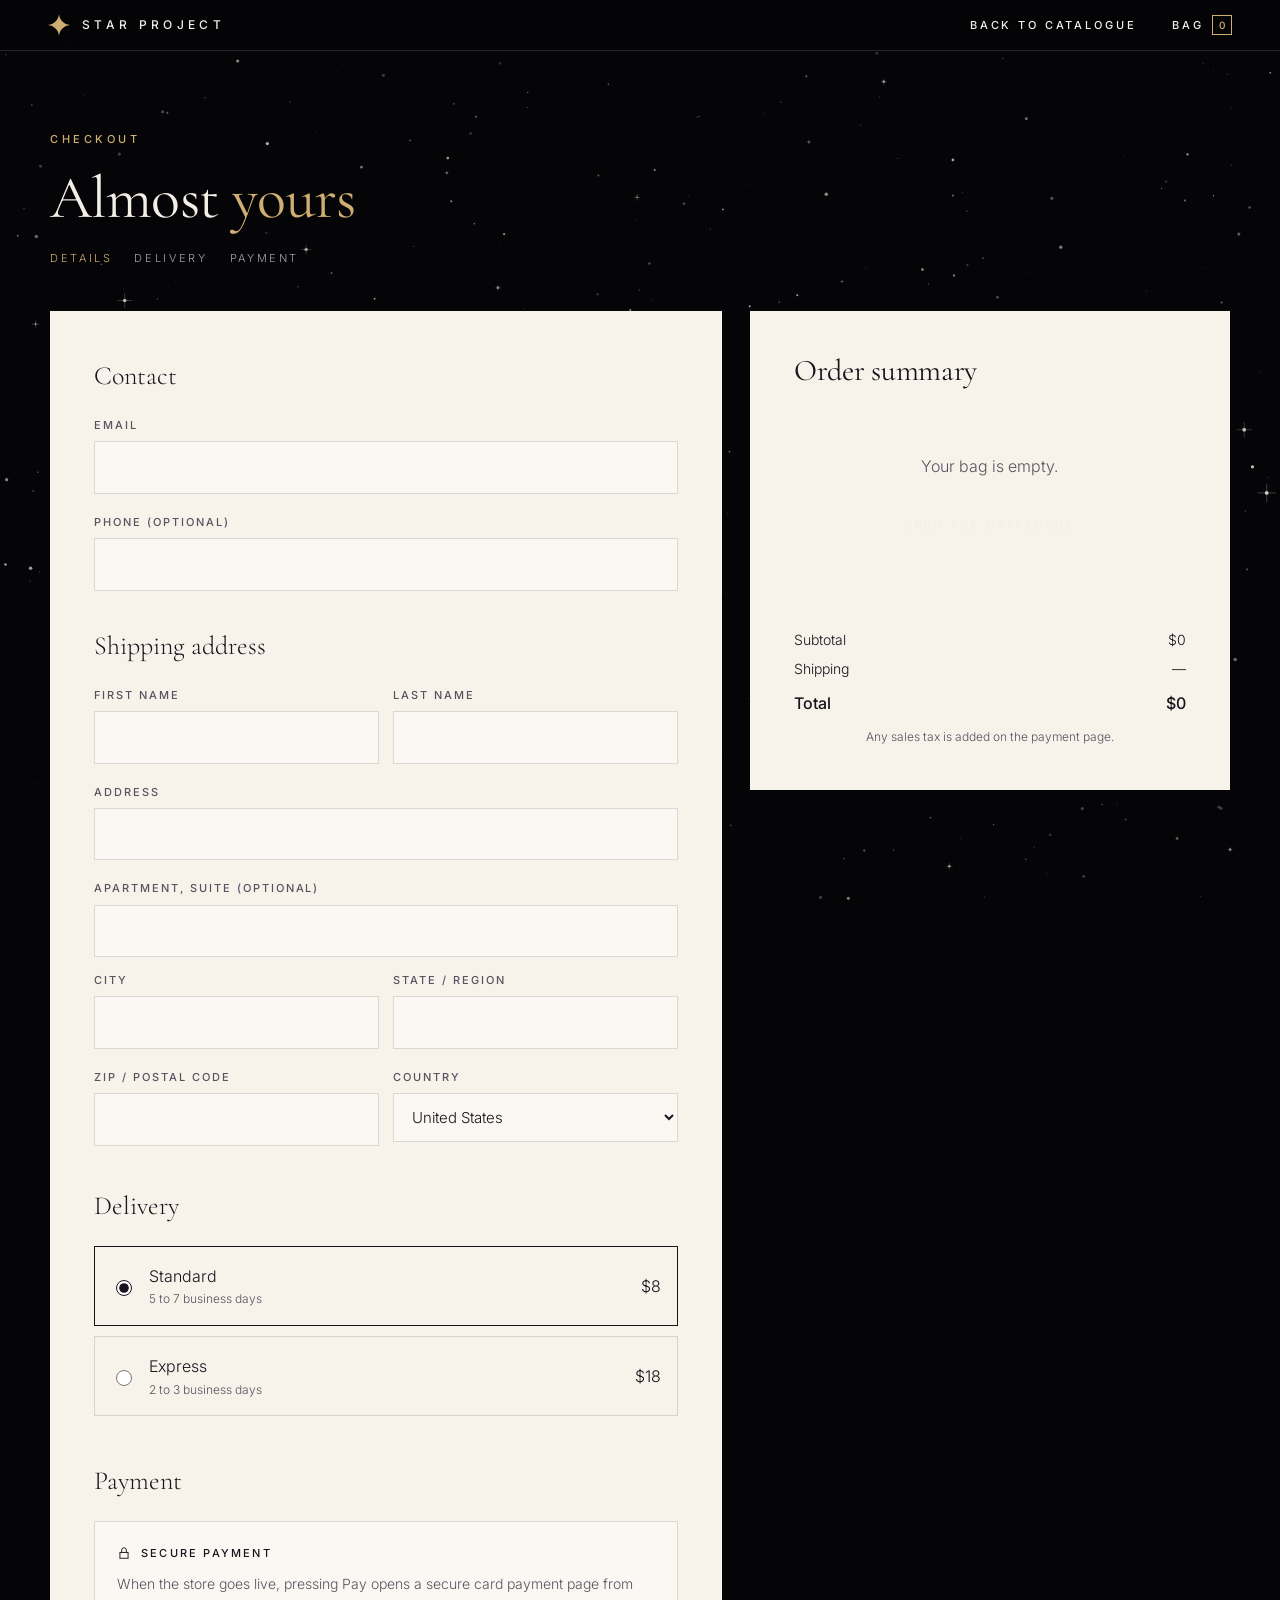
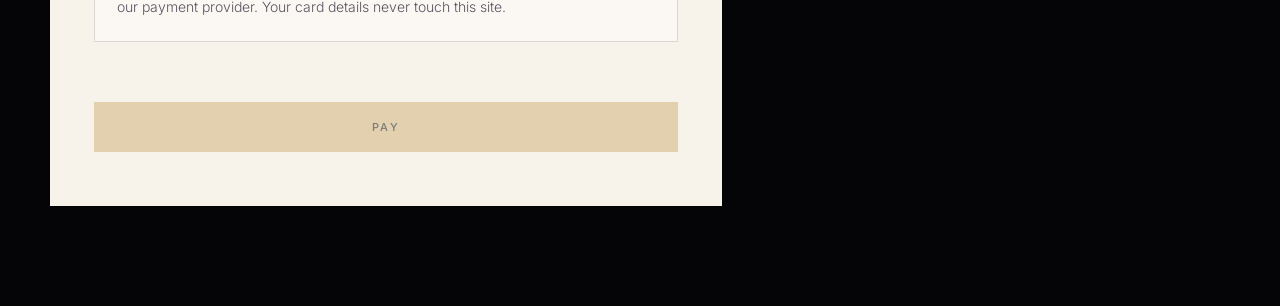
==== checkout.html @ 9f1d1773 "Smoother comet ribbon, champagne title reveal, refined cursor, shooting stars Co-Authored-By: Claude" ====
<!doctype html>
<html lang="en">
<head>
  <meta charset="utf-8">
  <meta name="viewport" content="width=device-width, initial-scale=1">
  <title>Checkout | Star Project</title>
  <meta name="robots" content="noindex">
  <meta name="theme-color" content="#050508">
  <link rel="icon" href="favicon.svg" type="image/svg+xml">
  <link rel="preconnect" href="https://fonts.googleapis.com">
  <link rel="preconnect" href="https://fonts.gstatic.com" crossorigin>
  <link href="https://fonts.googleapis.com/css2?family=Cormorant+Garamond:ital,wght@0,400;0,500;1,400&family=Inter:wght@200;300;400;500&display=swap" rel="stylesheet">
  <link rel="stylesheet" href="style.css">
</head>
<body data-solid="1">
  <a class="skip" href="#main">Skip to checkout</a>
  <canvas id="sky" aria-hidden="true"></canvas>

  <header class="site-header">
    <a class="brand" href="index.html" aria-label="Star Project home">
      <svg viewBox="0 0 24 24" aria-hidden="true"><path d="M12 0c.6 6.6 5.4 11.4 12 12-6.6.6-11.4 5.4-12 12-.6-6.6-5.4-11.4-12-12C6.6 11.4 11.4 6.6 12 0z" fill="#cfae72"/></svg>
      <span>Star Project</span>
    </a>
    <nav class="nav" aria-label="Main">
      <a href="index.html#catalogue">Back to catalogue</a>
      <button class="bag-btn" type="button" aria-label="Open your bag">Bag <span class="bag-count">0</span></button>
    </nav>
  </header>

  <main class="checkout" id="main">
    <div class="checkout-head">
      <span class="label">Checkout</span>
      <h1>Almost <span class="accent">yours</span></h1>
      <div class="steps" aria-label="Checkout steps"><span class="on">Details</span><span>Delivery</span><span>Payment</span></div>
    </div>

    <div class="checkout-grid">
      <form class="panel" id="checkout-form" novalidate>
        <fieldset class="fieldset">
          <legend>Contact</legend>
          <div class="fields">
            <div class="field full"><label for="email">Email</label><input id="email" name="email" type="email" autocomplete="email" required><span class="err" data-err="email"></span></div>
            <div class="field full"><label for="phone">Phone (optional)</label><input id="phone" name="phone" type="tel" autocomplete="tel"></div>
          </div>
        </fieldset>

        <fieldset class="fieldset">
          <legend>Shipping address</legend>
          <div class="fields">
            <div class="field"><label for="first">First name</label><input id="first" name="first" autocomplete="given-name" required><span class="err" data-err="first"></span></div>
            <div class="field"><label for="last">Last name</label><input id="last" name="last" autocomplete="family-name" required><span class="err" data-err="last"></span></div>
            <div class="field full"><label for="address">Address</label><input id="address" name="address" autocomplete="address-line1" required><span class="err" data-err="address"></span></div>
            <div class="field full"><label for="address2">Apartment, suite (optional)</label><input id="address2" name="address2" autocomplete="address-line2"></div>
            <div class="field"><label for="city">City</label><input id="city" name="city" autocomplete="address-level2" required><span class="err" data-err="city"></span></div>
            <div class="field"><label for="region">State / region</label><input id="region" name="region" autocomplete="address-level1" required><span class="err" data-err="region"></span></div>
            <div class="field"><label for="zip">ZIP / postal code</label><input id="zip" name="zip" autocomplete="postal-code" required><span class="err" data-err="zip"></span></div>
            <div class="field"><label for="country">Country</label>
              <select id="country" name="country" autocomplete="country-name">
                <option>United States</option><option>Canada</option><option>United Kingdom</option><option>Other</option>
              </select>
            </div>
          </div>
        </fieldset>

        <fieldset class="fieldset">
          <legend>Delivery</legend>
          <label class="ship-opt"><input type="radio" name="ship" value="standard" checked><span class="grow">Standard<small>5 to 7 business days</small></span><span data-std></span></label>
          <label class="ship-opt"><input type="radio" name="ship" value="express"><span class="grow">Express<small>2 to 3 business days</small></span><span>$18</span></label>
        </fieldset>

        <fieldset class="fieldset">
          <legend>Payment</legend>
          <div class="pay-box">
            <div class="lock"><svg viewBox="0 0 24 24" fill="none" stroke="currentColor" stroke-width="1.6"><rect x="5" y="11" width="14" height="10"/><path d="M8 11V7a4 4 0 018 0v4"/></svg>Secure payment</div>
            <p>When the store goes live, pressing Pay opens a secure card payment page from our payment provider. Your card details never touch this site.</p>
          </div>
        </fieldset>

        <button class="btn place" type="submit" id="pay-btn">Pay</button>
        <p class="fine" id="pay-note" role="status"></p>
      </form>

      <aside class="panel summary" aria-labelledby="sum-title">
        <h2 id="sum-title">Order summary</h2>
        <div id="sum-lines"></div>
        <div class="summary-totals">
          <div class="sum-row"><span>Subtotal</span><span id="sum-sub"></span></div>
          <div class="sum-row"><span>Shipping</span><span id="sum-ship"></span></div>
          <div class="sum-row total"><span>Total</span><span id="sum-total"></span></div>
          <p class="fine">Any sales tax is added on the payment page.</p>
        </div>
      </aside>
    </div>
  </main>

  <script src="products.js"></script>
  <script src="common.js"></script>
  <script src="checkout.js"></script>
</body>
</html>
---- style.css ----
:root {
  --space: #050508;
  --space-2: #0b0b12;
  --paper: #f7f2ea;
  --paper-2: #efe7da;
  --gold: #cfae72;
  --gold-deep: #7e5f2a;
  --ink: #17141c;
  --ink-soft: #5a5260;
  --star: #f4efe6;
  --muted: #a9a3b0;
  --line-dark: rgba(244, 239, 230, 0.14);
  --line-paper: rgba(23, 20, 28, 0.14);
  --serif: "Cormorant Garamond", Georgia, serif;
  --sans: "Inter", system-ui, sans-serif;
  --ease: cubic-bezier(0.22, 0.61, 0.36, 1);
}

*, *::before, *::after { box-sizing: border-box; }
html { -webkit-text-size-adjust: 100%; }
body {
  margin: 0;
  background: var(--space);
  color: var(--star);
  font-family: var(--sans);
  font-weight: 300;
  font-size: 16px;
  line-height: 1.65;
  -webkit-font-smoothing: antialiased;
  overflow-x: hidden;
}
img { display: block; max-width: 100%; }
a { color: inherit; }
button, input, select { font: inherit; color: inherit; }
:focus-visible { outline: 2px solid var(--gold); outline-offset: 3px; }

.skip { position: absolute; left: 16px; top: -60px; z-index: 200; padding: 10px 16px; background: var(--gold); color: var(--space); text-decoration: none; font-size: 13px; }
.skip:focus { top: 12px; }

/* sky + cursor canvases */
#sky { position: fixed; inset: 0; width: 100%; height: 100%; z-index: 0; pointer-events: none; }
#cursor-fx { position: fixed; inset: 0; width: 100%; height: 100%; z-index: 150; pointer-events: none; }
@media (pointer: fine) {
  html.comet-cursor, html.comet-cursor * { cursor: none !important; }
}
main, header, footer { position: relative; z-index: 1; }

/* type */
.label { display: block; font-size: 11px; font-weight: 500; letter-spacing: 0.32em; text-transform: uppercase; color: var(--gold); margin: 0 0 18px; }
.paper .label { color: var(--gold-deep); }
h1, h2, h3 { font-family: var(--serif); font-weight: 400; line-height: 1.08; margin: 0; letter-spacing: -0.01em; }
h2 { font-size: clamp(38px, 5.4vw, 64px); }
.accent { color: var(--gold); }
.paper .accent { color: var(--gold-deep); }
.center { text-align: center; }
.lede { color: var(--muted); max-width: 560px; margin: 20px auto 0; }
.paper .lede { color: var(--ink-soft); }

/* buttons */
.btn {
  display: inline-flex; align-items: center; justify-content: center; gap: 10px;
  padding: 15px 30px; border: 1px solid var(--gold); background: var(--gold); color: var(--space);
  font-size: 11px; font-weight: 500; letter-spacing: 0.24em; text-transform: uppercase;
  text-decoration: none; white-space: nowrap; cursor: pointer;
  transition: background 0.3s var(--ease), color 0.3s var(--ease), border-color 0.3s var(--ease), transform 0.15s;
}
.btn:hover { background: transparent; color: var(--gold); }
.btn:active { transform: scale(0.98); }
.btn.ghost { background: transparent; color: var(--star); border-color: var(--line-dark); }
.btn.ghost:hover { border-color: var(--gold); color: var(--gold); }
.paper .btn { background: var(--ink); border-color: var(--ink); color: var(--paper); }
.paper .btn:hover { background: transparent; color: var(--ink); }
.paper .btn.ghost { background: transparent; color: var(--ink); border-color: var(--line-paper); }
.paper .btn.ghost:hover { border-color: var(--ink); }
.btn.small { padding: 10px 16px; font-size: 10px; letter-spacing: 0.2em; }
.btn[disabled] { opacity: 0.5; pointer-events: none; }

/* header */
.site-header {
  position: fixed; top: 0; left: 0; right: 0; z-index: 50;
  display: flex; align-items: center; justify-content: space-between;
  padding: 22px clamp(16px, 4vw, 48px);
  transition: background 0.4s var(--ease), padding 0.4s var(--ease), border-color 0.4s;
  border-bottom: 1px solid transparent;
}
.site-header.solid { background: rgba(5, 5, 8, 0.95); backdrop-filter: blur(10px); -webkit-backdrop-filter: blur(10px); padding-top: 14px; padding-bottom: 14px; border-color: var(--line-dark); }
.brand { display: inline-flex; align-items: center; gap: 12px; text-decoration: none; }
.brand svg { width: 22px; height: 22px; }
.brand span { font-size: 12px; font-weight: 500; letter-spacing: 0.36em; text-transform: uppercase; }
.nav { display: flex; align-items: center; gap: clamp(18px, 3vw, 36px); }
.nav a, .bag-btn { font-size: 11px; font-weight: 500; letter-spacing: 0.26em; text-transform: uppercase; text-decoration: none; color: var(--star); transition: color 0.25s; }
.nav a:hover, .bag-btn:hover { color: var(--gold); }
.bag-btn { background: none; border: 0; padding: 0; cursor: pointer; display: inline-flex; gap: 8px; align-items: center; }
.bag-count { display: inline-grid; place-items: center; min-width: 20px; height: 20px; padding: 0 5px; border: 1px solid var(--gold); color: var(--gold); font-size: 10px; letter-spacing: 0; }
.bag-count.bump { animation: bump 0.5s var(--ease); }
@keyframes bump { 40% { transform: scale(1.35); } }
@media (max-width: 640px) { .nav .hide-sm { display: none; } .brand span { letter-spacing: 0.26em; } }

/* hero: pinned scroll story */
.hero { position: relative; height: 340vh; }
.hero-stage { position: sticky; top: 0; height: 100vh; height: 100svh; overflow: hidden; }
#comet { position: absolute; inset: 0; width: 100%; height: 100%; }
.hero-title {
  position: absolute; left: 0; right: 0; top: 50%; transform: translateY(-58%);
  text-align: center; pointer-events: none;
}
.hero-title h1 {
  font-family: var(--sans); font-weight: 200; font-size: clamp(30px, 7.6vw, 112px);
  letter-spacing: 0.28em; text-indent: 0.28em; text-transform: uppercase; line-height: 1.05;
  color: var(--star);
  background: linear-gradient(180deg, #fffdf7 15%, #f1e4c8 55%, #cfae72 100%);
  -webkit-background-clip: text; background-clip: text; -webkit-text-fill-color: transparent;
  --x: 120vw;
  -webkit-mask-image: linear-gradient(90deg, transparent var(--x), #000 calc(var(--x) + 160px));
  mask-image: linear-gradient(90deg, transparent var(--x), #000 calc(var(--x) + 160px));
}
.hero-tag { display: block; margin-bottom: 26px; font-family: var(--serif); font-style: italic; font-size: clamp(17px, 1.8vw, 22px); color: var(--gold); letter-spacing: 0.02em; opacity: 0; transform: translateY(8px); transition: opacity 1s var(--ease) 0.2s, transform 1s var(--ease) 0.2s; }
.hero.done .hero-tag { opacity: 1; transform: none; }
.hero-sub { margin-top: 26px; opacity: 0; transform: translateY(12px); transition: opacity 0.8s var(--ease), transform 0.8s var(--ease); pointer-events: none; }
.hero-sub p { color: var(--muted); margin: 0 0 26px; font-size: 15px; letter-spacing: 0.04em; }
.hero.done .hero-sub { opacity: 1; transform: none; pointer-events: auto; }
.hero-hint {
  position: absolute; left: 50%; bottom: 36px; transform: translateX(-50%);
  font-size: 10px; letter-spacing: 0.4em; text-transform: uppercase; color: var(--muted);
  display: flex; flex-direction: column; align-items: center; gap: 14px; transition: opacity 0.5s;
}
.hero-hint::after { content: ""; width: 1px; height: 46px; background: linear-gradient(var(--muted), transparent); animation: drip 2.2s var(--ease) infinite; transform-origin: top; }
@keyframes drip { 0% { transform: scaleY(0); } 60% { transform: scaleY(1); opacity: 1; } 100% { transform: scaleY(1); opacity: 0; } }
.hero-intro { position: absolute; top: 22%; left: 0; right: 0; text-align: center; transition: opacity 0.5s; }
.hero-intro .label { margin: 0; }

/* sections */
.section { padding: clamp(90px, 12vw, 150px) clamp(16px, 4vw, 48px); }
.wrap { max-width: 1180px; margin: 0 auto; }
.paper { background: var(--paper); color: var(--ink); }
.reveal { opacity: 0; transform: translateY(28px); transition: opacity 1s var(--ease), transform 1s var(--ease); }
.reveal.in { opacity: 1; transform: none; }

/* catalogue book */
.catalogue { padding-top: clamp(80px, 10vw, 120px); }
.drop-tabs { display: flex; justify-content: center; flex-wrap: wrap; gap: 8px; margin: 40px 0 48px; }
.drop-tab {
  background: none; border: 1px solid var(--line-dark); color: var(--muted); padding: 10px 18px; cursor: pointer;
  font-size: 10px; font-weight: 500; letter-spacing: 0.24em; text-transform: uppercase; transition: color 0.25s, border-color 0.25s;
}
.drop-tab:hover { color: var(--star); }
.drop-tab[aria-current="true"] { color: var(--gold); border-color: var(--gold); }

.book-scene { perspective: 2600px; overflow: hidden; padding: 10px 0 30px; }
.book {
  --page-h: 700px;
  position: relative; margin: 0 auto; width: min(1120px, 100%); height: var(--page-h);
  transform-style: preserve-3d; transition: transform 1s var(--ease);
}
.book.at-start { transform: translateX(-25%); }
.book.at-end { transform: translateX(25%); }
.book::before { /* spine shadow */
  content: ""; position: absolute; left: 50%; top: 0; bottom: 0; width: 60px; margin-left: -30px; z-index: 0;
  background: radial-gradient(ellipse at center, rgba(0, 0, 0, 0.55), transparent 70%); pointer-events: none;
}
.sheet {
  position: absolute; top: 0; left: 50%; width: 50%; height: 100%;
  transform-origin: left center; transform-style: preserve-3d;
  transition: transform 1.1s cubic-bezier(0.45, 0.05, 0.25, 1);
}
.sheet.flipped { transform: rotateY(-180deg); }
.face {
  position: absolute; inset: 0; backface-visibility: hidden; -webkit-backface-visibility: hidden;
  background: var(--paper); color: var(--ink); overflow: hidden;
}
.face.back { transform: rotateY(180deg); }
.face::after { /* page gutter shading */
  content: ""; position: absolute; top: 0; bottom: 0; width: 40px; pointer-events: none;
}
.face.front::after { left: 0; background: linear-gradient(90deg, rgba(0, 0, 0, 0.14), transparent); }
.face.back::after { right: 0; background: linear-gradient(-90deg, rgba(0, 0, 0, 0.14), transparent); }
.sheet.turning .face { box-shadow: 0 20px 60px rgba(0, 0, 0, 0.5); }

.page { position: relative; height: 100%; padding: 46px 48px 40px; display: flex; flex-direction: column; }
.page-foot { margin-top: auto; display: flex; justify-content: space-between; font-size: 10px; letter-spacing: 0.26em; text-transform: uppercase; color: var(--ink-soft); padding-top: 18px; border-top: 1px solid var(--line-paper); }
.corner { position: absolute; bottom: 0; width: 70px; height: 70px; background: none; border: 0; padding: 0; cursor: pointer; z-index: 3; }
.face.front .corner { right: 0; background: linear-gradient(135deg, transparent 50%, rgba(23, 20, 28, 0.08) 50%); }
.face.back .corner { left: 0; background: linear-gradient(-135deg, transparent 50%, rgba(23, 20, 28, 0.08) 50%); }
.corner:hover { width: 84px; height: 84px; }
.corner { transition: width 0.3s var(--ease), height 0.3s var(--ease); }

/* cover pages */
.page.cover { background: var(--space-2); color: var(--star); justify-content: center; align-items: center; text-align: center; }
.page.cover .page-foot { color: var(--muted); border-color: var(--line-dark); width: 100%; position: absolute; left: 0; bottom: 0; padding: 18px 48px 40px; }
.cover-star { width: 54px; height: 54px; margin: 0 auto 34px; }
.cover h3 { font-family: var(--sans); font-weight: 300; font-size: 30px; letter-spacing: 0.34em; text-indent: 0.34em; text-transform: uppercase; }
.cover .vol { font-family: var(--serif); font-size: 22px; font-style: italic; color: var(--gold); margin-top: 18px; }
.cover p { color: var(--muted); font-size: 14px; max-width: 300px; margin: 30px auto 0; }
.cover .btn { margin-top: 34px; }

/* drop intro page (left) */
.drop-no { font-family: var(--serif); font-size: 15px; letter-spacing: 0.2em; color: var(--gold-deep); text-transform: uppercase; }
.drop-name { font-size: clamp(40px, 4.4vw, 58px); margin: 8px 0 10px; }
.drop-story { color: var(--ink-soft); font-size: 14px; margin: 0 0 22px; max-width: 420px; }
.feature { display: grid; grid-template-columns: 1fr 1fr; gap: 24px; align-items: end; flex: 1; min-height: 0; }
.photo { background: #fbf8f3; overflow: hidden; position: relative; }
.photo img { width: 100%; height: 100%; object-fit: cover; mix-blend-mode: multiply; transition: transform 1.2s var(--ease); }
.photo:hover img { transform: scale(1.06); }
.feature .photo { aspect-ratio: 1; align-self: stretch; height: 100%; max-height: 100%; }
.feature .photo img { object-fit: contain; }
.feature-info h4 { font-family: var(--serif); font-weight: 400; font-size: 28px; margin: 0 0 6px; line-height: 1.1; }

/* product rows (right) */
.items-head { display: flex; justify-content: space-between; align-items: baseline; margin-bottom: 18px; }
.items-head h3 { font-size: 30px; }
.items { display: flex; flex-direction: column; gap: 14px; flex: 1; }
.item { display: grid; grid-template-columns: 150px 1fr; gap: 22px; padding-bottom: 14px; border-bottom: 1px solid var(--line-paper); align-items: center; }
.item:last-child { border-bottom: 0; }
.item .photo { aspect-ratio: 1; }
.item h4, .feature-info h4 { font-family: var(--serif); font-weight: 400; }
.item h4 { font-size: 23px; margin: 0; line-height: 1.15; }
.desc { font-size: 13px; color: var(--ink-soft); margin: 4px 0 10px; line-height: 1.5; }
.price { font-size: 13px; font-weight: 500; letter-spacing: 0.08em; color: var(--ink); }
.buy-row { display: flex; align-items: center; gap: 8px; flex-wrap: wrap; margin-top: 10px; }
.size {
  appearance: none; -webkit-appearance: none; border: 1px solid var(--line-paper); background: transparent; color: var(--ink);
  padding: 9px 26px 9px 10px; font-size: 11px; letter-spacing: 0.08em; cursor: pointer;
  background-image: linear-gradient(45deg, transparent 50%, var(--ink) 50%), linear-gradient(135deg, var(--ink) 50%, transparent 50%);
  background-position: calc(100% - 13px) 50%, calc(100% - 9px) 50%; background-size: 4px 4px; background-repeat: no-repeat;
}
.size:focus-visible { outline-color: var(--gold-deep); }
.page .btn.small { padding: 10px 14px; }
.page .btn.ghost.small { color: var(--ink); }

.back-cover-list { list-style: none; padding: 0; margin: 30px 0 0; text-align: left; }
.back-cover-list li { padding: 14px 0; border-top: 1px solid var(--line-dark); display: flex; justify-content: space-between; gap: 20px; font-size: 13px; color: var(--muted); }
.back-cover-list li strong { color: var(--star); font-weight: 400; }

.book-controls { display: flex; align-items: center; justify-content: center; gap: 26px; margin-top: 28px; }
.flip-btn {
  width: 52px; height: 52px; border: 1px solid var(--line-dark); background: transparent; color: var(--star); cursor: pointer;
  display: grid; place-items: center; transition: border-color 0.25s, color 0.25s;
}
.flip-btn:hover { border-color: var(--gold); color: var(--gold); }
.flip-btn:disabled { opacity: 0.3; pointer-events: none; }
.flip-btn svg { width: 18px; height: 18px; }
.page-status { min-width: 220px; text-align: center; font-size: 11px; letter-spacing: 0.26em; text-transform: uppercase; color: var(--muted); }
.page-status strong { color: var(--star); font-weight: 500; }
.book-help { text-align: center; color: var(--muted); font-size: 12px; margin-top: 14px; }

/* single-page book on small screens */
@media (max-width: 860px) {
  .book { --page-h: 640px; width: min(460px, 100%); }
  .book.at-start, .book.at-end { transform: none; }
  .book::before { display: none; }
  .sheet { left: 0; width: 100%; }
  .sheet.flipped { transform: rotateY(-180deg); opacity: 0; transition: transform 1s cubic-bezier(0.45, 0.05, 0.25, 1), opacity 0.2s 0.8s; }
  .face.front::after { display: none; }
  .page { padding: 32px 26px 28px; }
  .page.cover .page-foot { padding: 18px 26px 28px; }
  .item { grid-template-columns: 100px 1fr; gap: 16px; }
  .item h4 { font-size: 20px; }
  .desc { display: none; }
  .feature { grid-template-columns: 1fr; gap: 16px; }
  .feature .photo { max-height: 280px; }
}
@media (max-width: 380px) { .item { grid-template-columns: 84px 1fr; } }

/* story */
.story-grid { display: grid; grid-template-columns: 1fr 1fr; gap: clamp(40px, 7vw, 100px); align-items: center; }
.story-grid h2 { text-align: left; }
.story-copy p { color: var(--ink-soft); margin: 0 0 18px; }
.pillars { display: grid; grid-template-columns: repeat(3, 1fr); border-top: 1px solid var(--line-paper); margin-top: clamp(60px, 8vw, 100px); }
.pillar { padding: 34px 28px 6px 0; }
.pillar + .pillar { padding-left: 28px; border-left: 1px solid var(--line-paper); }
.pillar .n { font-family: var(--serif); font-size: 15px; color: var(--gold-deep); letter-spacing: 0.2em; }
.pillar h3 { font-size: 26px; margin: 10px 0 8px; }
.pillar p { color: var(--ink-soft); font-size: 14px; margin: 0; }
@media (max-width: 820px) {
  .story-grid { grid-template-columns: 1fr; }
  .pillars { grid-template-columns: 1fr; }
  .pillar, .pillar + .pillar { padding: 26px 0; border-left: 0; border-bottom: 1px solid var(--line-paper); }
}

/* perks strip */
.perks { display: grid; grid-template-columns: repeat(3, 1fr); border-top: 1px solid var(--line-dark); border-bottom: 1px solid var(--line-dark); }
.perk { padding: 34px 20px; text-align: center; }
.perk + .perk { border-left: 1px solid var(--line-dark); }
.perk strong { display: block; font-size: 11px; font-weight: 500; letter-spacing: 0.28em; text-transform: uppercase; color: var(--gold); margin-bottom: 6px; }
.perk span { color: var(--muted); font-size: 14px; }
@media (max-width: 720px) { .perks { grid-template-columns: 1fr; } .perk + .perk { border-left: 0; border-top: 1px solid var(--line-dark); } }

/* newsletter */
.signup { display: flex; max-width: 520px; margin: 38px auto 0; border: 1px solid var(--line-dark); transition: border-color 0.3s; }
.signup:focus-within { border-color: var(--gold); }
.signup input { flex: 1; min-width: 0; background: transparent; border: 0; padding: 16px 18px; color: var(--star); font-size: 14px; }
.signup input::placeholder { color: var(--muted); }
.signup input:focus { outline: none; }
.signup .btn { border: 0; }
.form-note { text-align: center; font-size: 13px; color: var(--muted); margin-top: 16px; min-height: 1.4em; }
.form-note.ok { color: var(--gold); }

/* footer */
.site-footer { border-top: 1px solid var(--line-dark); padding: 60px clamp(16px, 4vw, 48px) 40px; background: var(--space); }
.foot-grid { max-width: 1180px; margin: 0 auto; display: grid; grid-template-columns: 2fr 1fr 1fr; gap: 40px; }
.foot-grid p { color: var(--muted); font-size: 14px; max-width: 320px; }
.foot-grid h4 { font-size: 11px; font-weight: 500; letter-spacing: 0.28em; text-transform: uppercase; color: var(--gold); margin: 0 0 16px; }
.foot-grid ul { list-style: none; padding: 0; margin: 0; }
.foot-grid li { margin-bottom: 10px; }
.foot-grid li a { color: var(--muted); font-size: 14px; text-decoration: none; transition: color 0.25s; }
.foot-grid li a:hover { color: var(--star); }
.foot-base { max-width: 1180px; margin: 50px auto 0; padding-top: 24px; border-top: 1px solid var(--line-dark); display: flex; justify-content: space-between; gap: 16px; flex-wrap: wrap; font-size: 12px; color: var(--muted); }
@media (max-width: 720px) { .foot-grid { grid-template-columns: 1fr 1fr; } .foot-grid > div:first-child { grid-column: 1 / -1; } }

/* cart drawer */
.scrim { position: fixed; inset: 0; z-index: 90; background: rgba(0, 0, 0, 0.6); opacity: 0; pointer-events: none; transition: opacity 0.4s var(--ease); }
.scrim.open { opacity: 1; pointer-events: auto; }
.drawer {
  position: fixed; top: 0; right: 0; bottom: 0; z-index: 100; width: min(440px, 100%);
  background: var(--paper); color: var(--ink); display: flex; flex-direction: column;
  transform: translateX(100%); transition: transform 0.5s var(--ease); visibility: hidden;
}
.drawer.open { transform: none; visibility: visible; }
.drawer-head { display: flex; justify-content: space-between; align-items: center; padding: 24px 28px; border-bottom: 1px solid var(--line-paper); }
.drawer-head h2 { font-size: 28px; }
.icon-btn { background: none; border: 0; width: 40px; height: 40px; display: grid; place-items: center; cursor: pointer; color: inherit; }
.icon-btn svg { width: 18px; height: 18px; }
.drawer-body { flex: 1; overflow-y: auto; padding: 8px 28px; }
.ship-bar { padding: 16px 28px; font-size: 12px; color: var(--ink-soft); border-bottom: 1px solid var(--line-paper); }
.ship-bar .track { height: 2px; background: var(--line-paper); margin-top: 10px; }
.ship-bar .fill { height: 100%; background: var(--gold-deep); transition: width 0.6s var(--ease); }
.line { display: grid; grid-template-columns: 76px 1fr auto; gap: 16px; padding: 18px 0; border-bottom: 1px solid var(--line-paper); align-items: center; }
.line .photo { aspect-ratio: 1; }
.line h4 { font-family: var(--serif); font-weight: 400; font-size: 19px; margin: 0; line-height: 1.2; }
.line .meta { font-size: 12px; color: var(--ink-soft); }
.qty { display: inline-flex; align-items: center; border: 1px solid var(--line-paper); margin-top: 8px; }
.qty button { width: 28px; height: 28px; background: none; border: 0; cursor: pointer; font-size: 14px; }
.qty span { min-width: 22px; text-align: center; font-size: 12px; }
.line .right { text-align: right; display: flex; flex-direction: column; align-items: flex-end; gap: 8px; }
.remove { background: none; border: 0; padding: 0; font-size: 11px; color: var(--ink-soft); text-decoration: underline; text-underline-offset: 3px; cursor: pointer; }
.remove:hover { color: var(--ink); }
.empty { text-align: center; padding: 60px 10px; color: var(--ink-soft); }
.empty p { margin: 0 0 20px; }
.drawer-foot { padding: 22px 28px 28px; border-top: 1px solid var(--line-paper); }
.sum-row { display: flex; justify-content: space-between; font-size: 14px; margin-bottom: 6px; }
.sum-row.total { font-size: 16px; font-weight: 500; margin-top: 10px; }
.drawer-foot .btn { width: 100%; margin-top: 16px; }
.fine { font-size: 12px; color: var(--ink-soft); margin: 10px 0 0; text-align: center; }

/* toast */
.toast {
  position: fixed; left: 50%; bottom: 28px; z-index: 120; transform: translate(-50%, 20px); opacity: 0;
  background: var(--paper); color: var(--ink); padding: 14px 22px; font-size: 13px; border-left: 2px solid var(--gold-deep);
  transition: opacity 0.35s var(--ease), transform 0.35s var(--ease); pointer-events: none; max-width: calc(100% - 32px);
}
.toast.show { opacity: 1; transform: translate(-50%, 0); }

/* checkout page */
.checkout { padding: 130px clamp(16px, 4vw, 48px) 100px; }
.checkout-head { max-width: 1180px; margin: 0 auto 44px; }
.checkout-head h1 { font-size: clamp(40px, 5vw, 60px); }
.steps { display: flex; gap: 22px; margin-top: 18px; font-size: 11px; letter-spacing: 0.24em; text-transform: uppercase; color: var(--muted); flex-wrap: wrap; }
.steps .on { color: var(--gold); }
.checkout-grid { max-width: 1180px; margin: 0 auto; display: grid; grid-template-columns: 1.4fr 1fr; gap: 28px; align-items: start; }
.panel { background: var(--paper); color: var(--ink); padding: clamp(24px, 4vw, 44px); }
.panel + .panel { margin-top: 0; }
.panel h2 { font-size: 30px; margin-bottom: 6px; }
.fieldset { border: 0; padding: 0; margin: 0 0 34px; }
.fieldset legend { padding: 0; font-family: var(--serif); font-size: 26px; margin-bottom: 18px; }
.fields { display: grid; grid-template-columns: 1fr 1fr; gap: 14px; }
.fields .full { grid-column: 1 / -1; }
.field label { display: block; font-size: 11px; font-weight: 500; letter-spacing: 0.18em; text-transform: uppercase; color: var(--ink-soft); margin-bottom: 7px; }
.field input, .field select {
  width: 100%; padding: 13px 14px; border: 1px solid var(--line-paper); background: #fbf8f3; color: var(--ink); font-size: 15px;
  transition: border-color 0.25s, box-shadow 0.25s; border-radius: 0;
}
.field input:focus, .field select:focus { outline: none; border-color: var(--gold-deep); box-shadow: 0 0 0 3px rgba(126, 95, 42, 0.15); }
.field input[aria-invalid="true"] { border-color: #a3332b; }
.err { display: block; font-size: 12px; color: #a3332b; margin-top: 5px; min-height: 0; }
.ship-opt { display: flex; align-items: center; gap: 14px; padding: 16px; border: 1px solid var(--line-paper); cursor: pointer; margin-bottom: 10px; transition: border-color 0.25s; }
.ship-opt:has(input:checked) { border-color: var(--ink); }
.ship-opt input { accent-color: var(--ink); width: 16px; height: 16px; }
.ship-opt .grow { flex: 1; }
.ship-opt small { display: block; color: var(--ink-soft); font-size: 12px; }
.pay-box { border: 1px solid var(--line-paper); padding: 22px; background: #fbf8f3; }
.pay-box p { margin: 0; color: var(--ink-soft); font-size: 14px; }
.pay-box .lock { display: flex; align-items: center; gap: 10px; font-size: 11px; font-weight: 500; letter-spacing: 0.2em; text-transform: uppercase; color: var(--ink); margin-bottom: 10px; }
.pay-box .lock svg { width: 14px; height: 14px; }
.place { width: 100%; margin-top: 26px; }
.summary { position: sticky; top: 100px; }
.summary .line { grid-template-columns: 64px 1fr auto; }
.summary-totals { margin-top: 18px; }
.done-box { text-align: center; padding: 30px 10px; }
.done-box h2 { margin-bottom: 12px; }
.done-box p { color: var(--ink-soft); }
@media (max-width: 900px) { .checkout-grid { grid-template-columns: 1fr; } .summary { position: static; order: -1; } }
@media (max-width: 520px) { .fields { grid-template-columns: 1fr; } }

@media (prefers-reduced-motion: reduce) {
  *, *::before, *::after { animation: none !important; transition-duration: 0.01ms !important; }
  .reveal { opacity: 1; transform: none; }
}

.sr-only { position: absolute; width: 1px; height: 1px; overflow: hidden; clip: rect(0 0 0 0); white-space: nowrap; }
.hero.static { height: 100vh; height: 100svh; }
.hero.static h1 { -webkit-mask-image: none; mask-image: none; }

/* page fixes */
.cover .btn.ghost { color: var(--star); border-color: var(--line-dark); }
.cover .btn.ghost:hover { color: var(--gold); border-color: var(--gold); }
.cover .btn:not(.ghost) { background: var(--gold); border-color: var(--gold); color: var(--space); }
.cover .btn:not(.ghost):hover { background: transparent; color: var(--gold); }
.page.paper { background: var(--paper); }
.feature { grid-template-columns: minmax(0, 1.1fr) minmax(0, 1fr); }
.feature .photo { aspect-ratio: auto; height: 100%; }
.feature .photo img { object-fit: cover; }
.feature-info { align-self: end; padding-bottom: 6px; }
.hero-sub { margin-top: 56px; }
@media (max-width: 860px) {
  .feature .photo { height: auto; aspect-ratio: 1; max-height: 230px; }
  .feature .photo img { object-fit: contain; }
}
@media (max-width: 600px) {
  .hero-title h1 { font-size: 9vw; letter-spacing: 0.14em; text-indent: 0.14em; }
  .hero-sub { margin-top: 64px; padding: 0 16px; }
  .hero-title h1 { font-weight: 300; }
}
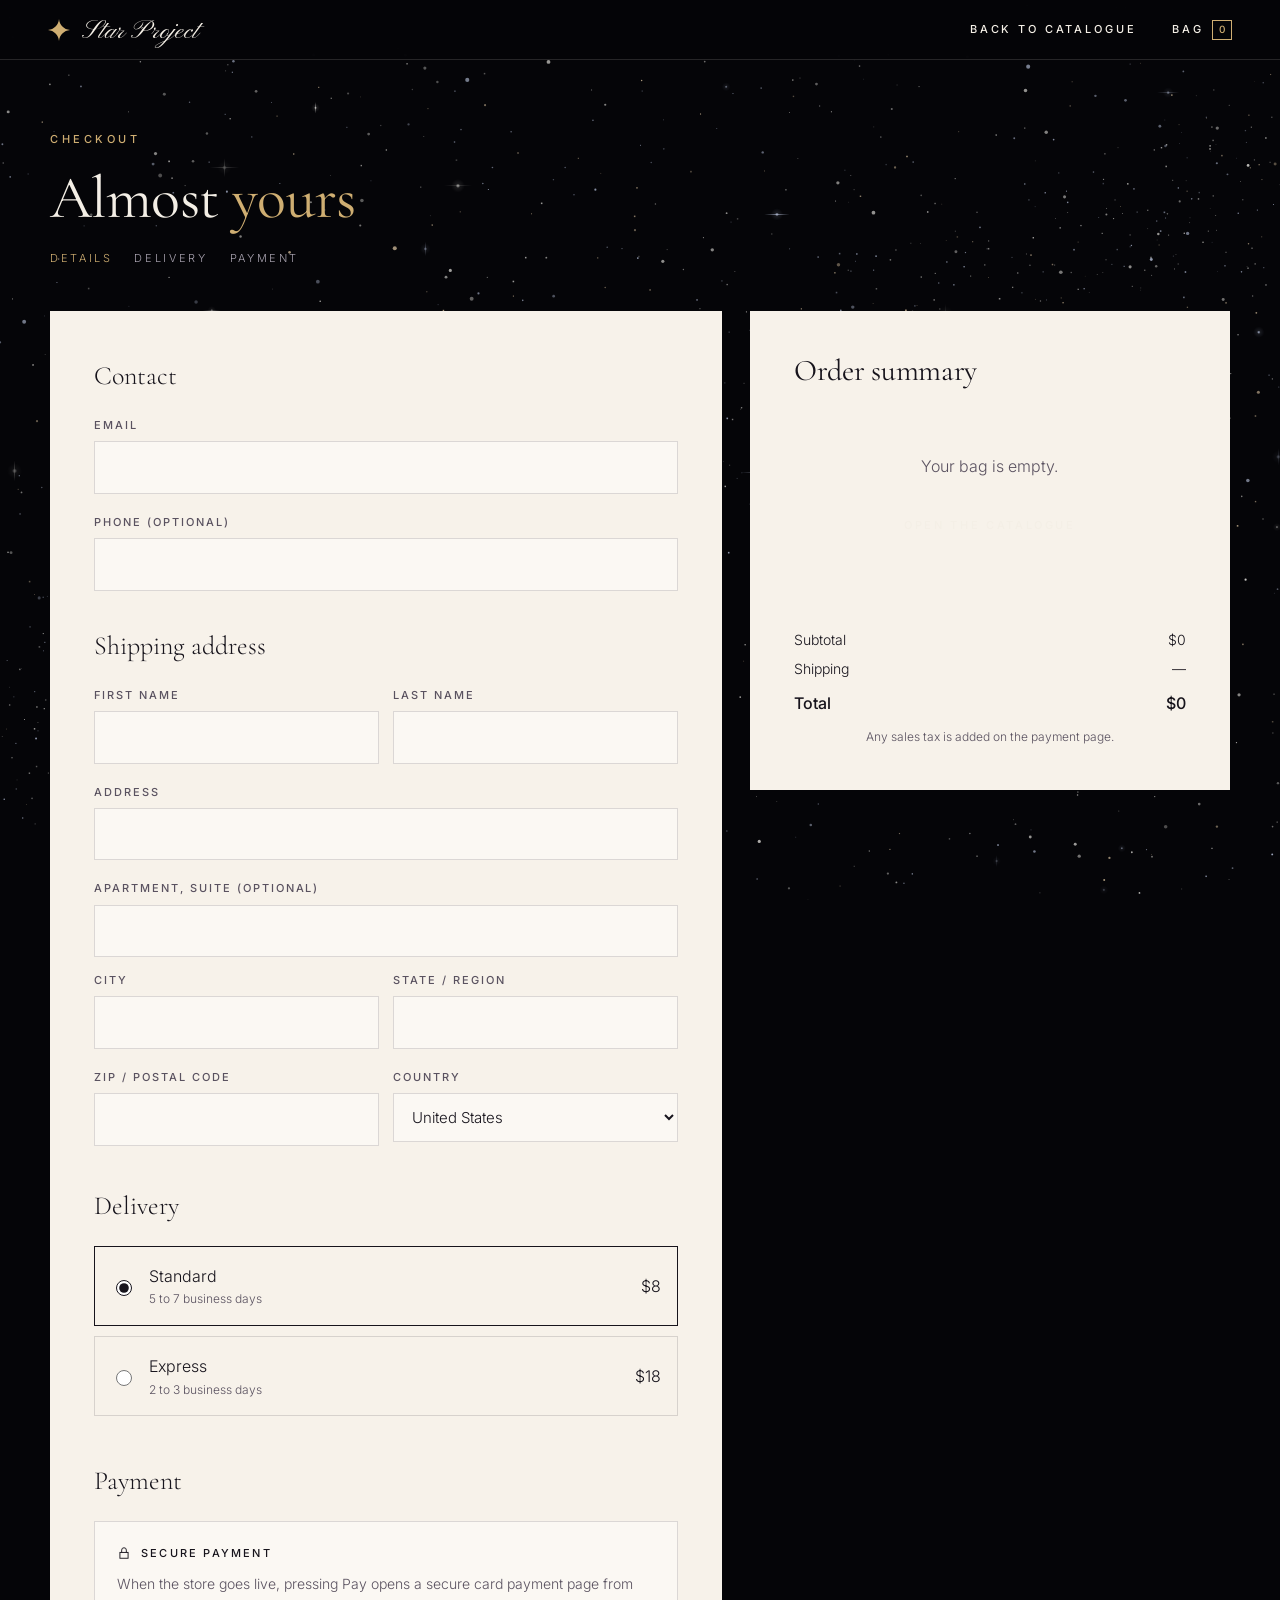
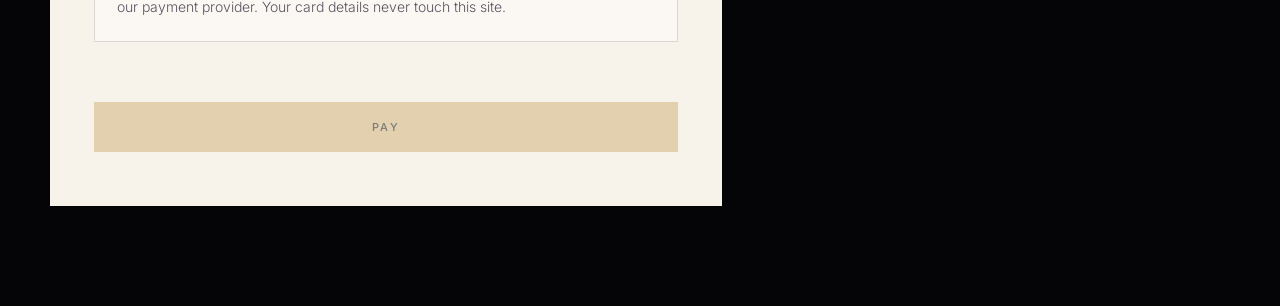
==== commit 827852d8: "Use Pinyon Script for the Star Project name (hero, logo, catalogue cover); fix cover button contrast" ====
--- a/checkout.html
+++ b/checkout.html
@@ -9,7 +9,7 @@
   <link rel="icon" href="favicon.svg" type="image/svg+xml">
   <link rel="preconnect" href="https://fonts.googleapis.com">
   <link rel="preconnect" href="https://fonts.gstatic.com" crossorigin>
-  <link href="https://fonts.googleapis.com/css2?family=Cormorant+Garamond:ital,wght@0,400;0,500;1,400&family=Inter:wght@200;300;400;500&display=swap" rel="stylesheet">
+  <link href="https://fonts.googleapis.com/css2?family=Pinyon+Script&family=Cormorant+Garamond:ital,wght@0,400;0,500;1,400&family=Inter:wght@200;300;400;500&display=swap" rel="stylesheet">
   <link rel="stylesheet" href="style.css">
 </head>
 <body data-solid="1">
--- a/style.css
+++ b/style.css
@@ -13,6 +13,7 @@
   --line-paper: rgba(23, 20, 28, 0.14);
   --serif: "Cormorant Garamond", Georgia, serif;
   --sans: "Inter", system-ui, sans-serif;
+  --script: "Pinyon Script", "Snell Roundhand", cursive;
   --ease: cubic-bezier(0.22, 0.61, 0.36, 1);
 }
 
@@ -105,8 +106,8 @@
   text-align: center; pointer-events: none;
 }
 .hero-title h1 {
-  font-family: var(--sans); font-weight: 200; font-size: clamp(30px, 7.6vw, 112px);
-  letter-spacing: 0.28em; text-indent: 0.28em; text-transform: uppercase; line-height: 1.05;
+  font-family: var(--script); font-weight: 400; font-size: clamp(64px, 12vw, 190px);
+  letter-spacing: 0; text-transform: none; line-height: 1.25; padding: 0 0.25em;
   color: var(--star);
   background: linear-gradient(180deg, #fffdf7 15%, #f1e4c8 55%, #cfae72 100%);
   -webkit-background-clip: text; background-clip: text; -webkit-text-fill-color: transparent;
@@ -117,7 +118,7 @@
 .hero-tag { display: block; margin-bottom: 26px; font-family: var(--serif); font-style: italic; font-size: clamp(17px, 1.8vw, 22px); color: var(--gold); letter-spacing: 0.02em; opacity: 0; transform: translateY(8px); transition: opacity 1s var(--ease) 0.2s, transform 1s var(--ease) 0.2s; }
 .hero.done .hero-tag { opacity: 1; transform: none; }
 .hero-sub { margin-top: 26px; opacity: 0; transform: translateY(12px); transition: opacity 0.8s var(--ease), transform 0.8s var(--ease); pointer-events: none; }
-.hero-sub p { color: var(--muted); margin: 0 0 26px; font-size: 15px; letter-spacing: 0.04em; }
+.hero-sub p { color: var(--gold); margin: 0 0 30px; font-family: var(--serif); font-style: italic; font-size: clamp(20px, 2.2vw, 28px); letter-spacing: 0.02em; }
 .hero.done .hero-sub { opacity: 1; transform: none; pointer-events: auto; }
 .hero-hint {
   position: absolute; left: 50%; bottom: 36px; transform: translateX(-50%);
@@ -416,7 +417,13 @@
   .feature .photo img { object-fit: contain; }
 }
 @media (max-width: 600px) {
-  .hero-title h1 { font-size: 9vw; letter-spacing: 0.14em; text-indent: 0.14em; }
+  .hero-title h1 { font-size: 17vw; }
   .hero-sub { margin-top: 64px; padding: 0 16px; }
-  .hero-title h1 { font-weight: 300; }
-}
+}
+
+/* brand name in the Star Project script */
+.brand span { font-family: var(--script); font-size: 27px; font-weight: 400; letter-spacing: 0; text-transform: none; line-height: 1; padding-top: 4px; }
+@media (max-width: 640px) { .brand span { letter-spacing: 0; font-size: 24px; } }
+.cover h3 { font-family: var(--script); font-weight: 400; font-size: 64px; letter-spacing: 0; text-indent: 0; text-transform: none; line-height: 1.2; }
+.page.cover .btn.ghost.small { color: var(--star); border-color: rgba(244, 239, 230, 0.35); }
+.page.cover .btn.ghost.small:hover { color: var(--gold); border-color: var(--gold); }
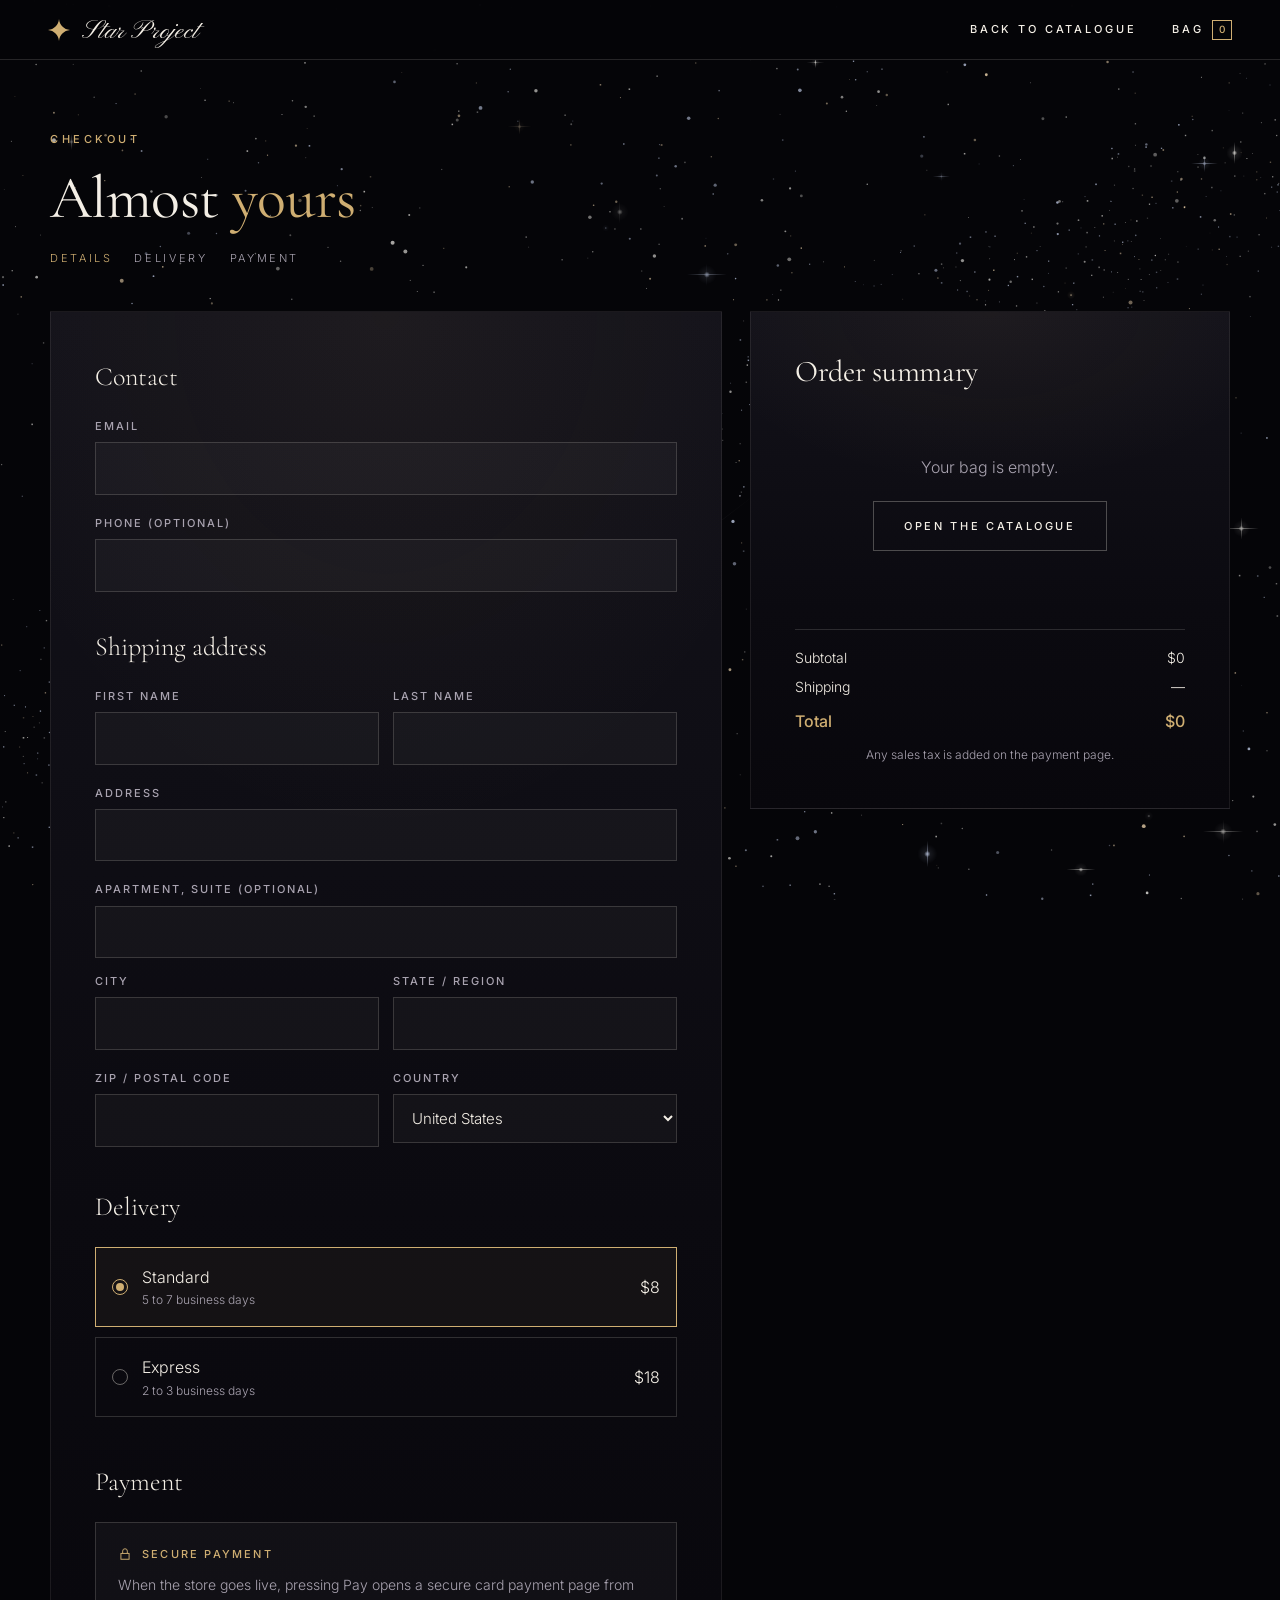
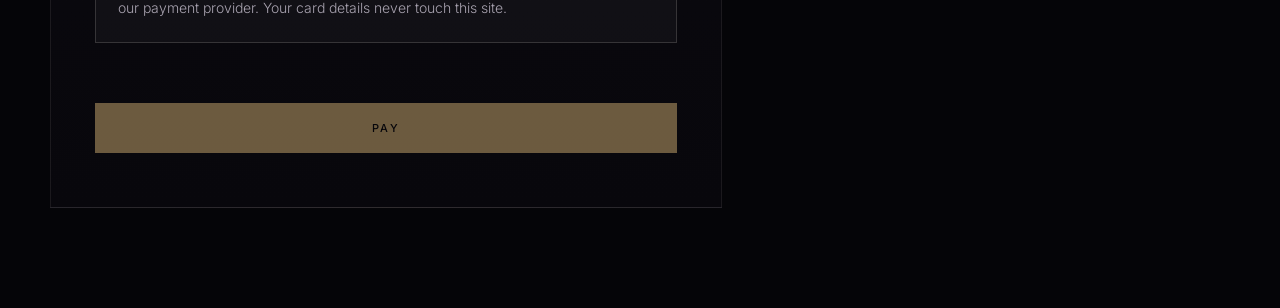
==== commit dbd33bdf: "Version-tag CSS/JS so browsers always load the latest files Co-Authored-By: Claude Opus 5.5 <noreply" ====
--- a/checkout.html
+++ b/checkout.html
@@ -10,7 +10,7 @@
   <link rel="preconnect" href="https://fonts.googleapis.com">
   <link rel="preconnect" href="https://fonts.gstatic.com" crossorigin>
   <link href="https://fonts.googleapis.com/css2?family=Pinyon+Script&family=Cormorant+Garamond:ital,wght@0,400;0,500;1,400&family=Inter:wght@200;300;400;500&display=swap" rel="stylesheet">
-  <link rel="stylesheet" href="style.css">
+  <link rel="stylesheet" href="style.css?v=202610271600">
 </head>
 <body data-solid="1">
   <a class="skip" href="#main">Skip to checkout</a>
@@ -93,8 +93,8 @@
     </div>
   </main>
 
-  <script src="products.js"></script>
-  <script src="common.js"></script>
-  <script src="checkout.js"></script>
+  <script src="products.js?v=202610271600"></script>
+  <script src="common.js?v=202610271600"></script>
+  <script src="checkout.js?v=202610271600"></script>
 </body>
 </html>
--- a/style.css
+++ b/style.css
@@ -427,3 +427,287 @@
 .cover h3 { font-family: var(--script); font-weight: 400; font-size: 64px; letter-spacing: 0; text-indent: 0; text-transform: none; line-height: 1.2; }
 .page.cover .btn.ghost.small { color: var(--star); border-color: rgba(244, 239, 230, 0.35); }
 .page.cover .btn.ghost.small:hover { color: var(--gold); border-color: var(--gold); }
+
+.book.instant .sheet { transition: none !important; }
+@media (max-width: 860px) {
+  .feature { grid-template-columns: 1fr; gap: 14px; align-items: start; }
+  .feature .photo { height: auto; aspect-ratio: 1; max-height: 210px; max-width: 210px; }
+  .feature-info { align-self: start; padding-bottom: 0; }
+  .feature-info h4 { font-size: 24px; }
+}
+
+/* ---------- night catalogue ---------- */
+.book { filter: drop-shadow(0 40px 80px rgba(0, 0, 0, 0.7)); }
+.face { background: #0b0a10; color: var(--star); }
+.face.front::after { background: linear-gradient(90deg, rgba(0, 0, 0, 0.55), transparent); }
+.face.back::after { right: 0; background: linear-gradient(-90deg, rgba(0, 0, 0, 0.55), transparent); }
+.book::after { /* a faint gold line down the spine */
+  content: ""; position: absolute; left: 50%; top: 4%; bottom: 4%; width: 1px; z-index: 40; pointer-events: none;
+  background: linear-gradient(transparent, rgba(207, 174, 114, 0.35), transparent);
+}
+@media (max-width: 860px) { .book::after { display: none; } }
+
+.page.night {
+  background:
+    radial-gradient(90% 60% at 50% 0%, rgba(207, 174, 114, 0.07), transparent 70%),
+    linear-gradient(180deg, #13121a 0%, #0b0a10 55%, #08070c 100%);
+  color: var(--star);
+}
+.page.night::before { /* scattered pin-prick stars */
+  content: ""; position: absolute; inset: 0; pointer-events: none; opacity: 0.55;
+  background-image:
+    radial-gradient(1px 1px at 8% 12%, #fff 50%, transparent 51%), radial-gradient(1px 1px at 23% 64%, #fff 50%, transparent 51%),
+    radial-gradient(1.4px 1.4px at 37% 28%, #f3e5c4 50%, transparent 51%), radial-gradient(1px 1px at 52% 86%, #fff 50%, transparent 51%),
+    radial-gradient(1px 1px at 66% 9%, #fff 50%, transparent 51%), radial-gradient(1.4px 1.4px at 79% 47%, #fff 50%, transparent 51%),
+    radial-gradient(1px 1px at 91% 73%, #d9e2ff 50%, transparent 51%), radial-gradient(1px 1px at 15% 92%, #fff 50%, transparent 51%),
+    radial-gradient(1px 1px at 46% 51%, #fff 50%, transparent 51%), radial-gradient(1px 1px at 88% 22%, #f3e5c4 50%, transparent 51%),
+    radial-gradient(1px 1px at 30% 5%, #fff 50%, transparent 51%), radial-gradient(1px 1px at 72% 95%, #fff 50%, transparent 51%);
+}
+.page.night > * { position: relative; }
+.page.night .page-foot { color: var(--muted); border-color: var(--line-dark); }
+.night .drop-no { color: var(--gold); letter-spacing: 0.28em; font-family: var(--sans); font-size: 10px; font-weight: 500; }
+.night .drop-name {
+  font-family: var(--script); font-weight: 400; font-size: clamp(56px, 5.6vw, 80px); line-height: 1.15; margin: 4px 0 6px; padding-right: 0.2em;
+  background: linear-gradient(180deg, #fffdf7 20%, #f1e4c8 60%, #cfae72 100%);
+  -webkit-background-clip: text; background-clip: text; -webkit-text-fill-color: transparent;
+}
+.night .drop-story, .night .desc { color: var(--muted); }
+.night h3, .night h4, .night .price { color: var(--star); }
+.night .label { color: var(--gold); }
+.night .items-head h3 { font-size: 30px; }
+.night .item { border-color: var(--line-dark); }
+
+/* products float under a soft gold spotlight */
+.photo.cut { background: radial-gradient(ellipse 58% 52% at 50% 52%, rgba(207, 174, 114, 0.22), rgba(207, 174, 114, 0.06) 45%, transparent 72%); overflow: visible; }
+.photo.cut::after { content: ""; position: absolute; left: 22%; right: 22%; bottom: 5%; height: 7%; border-radius: 50%; background: radial-gradient(ellipse, rgba(0, 0, 0, 0.75), transparent 70%); }
+.photo.cut img { position: relative; z-index: 1; mix-blend-mode: normal; object-fit: contain; filter: drop-shadow(0 14px 18px rgba(0, 0, 0, 0.55)); transition: transform 0.8s var(--ease), filter 0.8s var(--ease); }
+.photo.cut:hover img { transform: translateY(-6px) scale(1.04); filter: drop-shadow(0 22px 22px rgba(0, 0, 0, 0.5)) drop-shadow(0 0 18px rgba(207, 174, 114, 0.18)); }
+.feature .photo.cut img { object-fit: contain; padding: 6%; }
+
+/* controls on the dark pages */
+.night .btn { background: var(--gold); border-color: var(--gold); color: var(--space); }
+.night .btn:hover { background: transparent; color: var(--gold); }
+.night .btn.ghost, .page .night .btn.ghost.small, .page.night .btn.ghost.small { background: transparent; color: var(--star); border-color: rgba(244, 239, 230, 0.28); }
+.night .btn.ghost:hover, .page.night .btn.ghost.small:hover { color: var(--gold); border-color: var(--gold); }
+.night .size {
+  color: var(--star); border-color: rgba(244, 239, 230, 0.28);
+  background-image: linear-gradient(45deg, transparent 50%, var(--star) 50%), linear-gradient(135deg, var(--star) 50%, transparent 50%);
+}
+.night .size option { background: #0b0a10; color: var(--star); }
+.face.front .corner { background: linear-gradient(135deg, transparent 50%, rgba(207, 174, 114, 0.16) 50%); }
+.face.back .corner { background: linear-gradient(-135deg, transparent 50%, rgba(207, 174, 114, 0.16) 50%); }
+@media (max-width: 860px) { .night .drop-name { font-size: 54px; } }
+.feature { grid-template-columns: minmax(0, 1.25fr) minmax(0, 1fr); gap: 18px; }
+.feature .photo.cut img { padding: 0; transform: scale(1.18); }
+.feature .photo.cut:hover img { transform: translateY(-6px) scale(1.22); }
+@media (max-width: 860px) { .feature { grid-template-columns: 1fr; } .feature .photo.cut img { transform: scale(1.05); } }
+
+/* ---------- dark bag drawer + checkout ---------- */
+.drawer, .panel {
+  background:
+    radial-gradient(90% 50% at 50% 0%, rgba(207, 174, 114, 0.06), transparent 70%),
+    linear-gradient(180deg, #13121a 0%, #0b0a10 60%, #08070c 100%);
+  color: var(--star);
+  border: 1px solid rgba(244, 239, 230, 0.08);
+}
+.drawer { border-width: 0 0 0 1px; }
+.drawer-head, .ship-bar, .drawer-foot, .line { border-color: var(--line-dark); }
+.ship-bar, .line .meta, .fine, .remove, .empty, .done-box p, .ship-opt small, .pay-box p, .field label { color: var(--muted); }
+.remove:hover { color: var(--star); }
+.ship-bar .track { background: var(--line-dark); }
+.ship-bar .fill { background: var(--gold); }
+.qty { border-color: rgba(244, 239, 230, 0.22); }
+.qty button { color: var(--star); }
+.qty button:hover { color: var(--gold); }
+.line .price, .sum-row { color: var(--star); }
+.line .photo.cut { background: radial-gradient(ellipse 60% 55% at 50% 52%, rgba(207, 174, 114, 0.2), transparent 72%); }
+.line .photo.cut::after { display: none; }
+.drawer .btn, .panel .btn { background: var(--gold); border-color: var(--gold); color: var(--space); }
+.drawer .btn:hover, .panel .btn:hover { background: transparent; color: var(--gold); }
+.drawer .btn.ghost, .panel .btn.ghost { background: transparent; color: var(--star); border-color: rgba(244, 239, 230, 0.28); }
+.drawer .btn.ghost:hover, .panel .btn.ghost:hover { color: var(--gold); border-color: var(--gold); }
+.sum-row.total { color: var(--gold); }
+.summary-totals { border-top: 1px solid var(--line-dark); padding-top: 16px; }
+
+.field input, .field select {
+  background: rgba(255, 255, 255, 0.03); color: var(--star); border-color: rgba(244, 239, 230, 0.16);
+}
+.field input:focus, .field select:focus { border-color: var(--gold); box-shadow: 0 0 0 3px rgba(207, 174, 114, 0.15); }
+.field select option { background: #0b0a10; color: var(--star); }
+.field input[aria-invalid="true"] { border-color: #e08a7f; }
+.err { color: #e8a097; }
+.fieldset legend { color: var(--star); }
+.ship-opt { border-color: rgba(244, 239, 230, 0.16); }
+.ship-opt:hover { border-color: rgba(244, 239, 230, 0.32); }
+.ship-opt:has(input:checked) { border-color: var(--gold); background: rgba(207, 174, 114, 0.05); }
+.ship-opt input { accent-color: var(--gold); }
+.pay-box { background: rgba(255, 255, 255, 0.03); border-color: rgba(244, 239, 230, 0.16); }
+.pay-box .lock { color: var(--gold); }
+.scrim { background: rgba(0, 0, 0, 0.7); backdrop-filter: blur(3px); -webkit-backdrop-filter: blur(3px); }
+
+.toast { background: #13121a; color: var(--star); border: 1px solid rgba(244, 239, 230, 0.12); border-left: 2px solid var(--gold); }
+.ship-opt input { appearance: none; -webkit-appearance: none; width: 16px; height: 16px; margin: 0; border: 1px solid rgba(244, 239, 230, 0.4); border-radius: 50%; display: grid; place-items: center; flex: none; cursor: pointer; }
+.ship-opt input::after { content: ""; width: 8px; height: 8px; border-radius: 50%; background: var(--gold); transform: scale(0); transition: transform 0.2s var(--ease); }
+.ship-opt input:checked { border-color: var(--gold); }
+.ship-opt input:checked::after { transform: scale(1); }
+
+/* ---------- catalogue extras ---------- */
+.stock { display: inline-block; margin-left: 12px; font-size: 10px; font-weight: 500; letter-spacing: 0.2em; text-transform: uppercase; color: var(--gold); }
+.stock::before { content: ""; display: inline-block; width: 5px; height: 5px; border-radius: 50%; background: var(--gold); margin-right: 7px; vertical-align: 1px; box-shadow: 0 0 8px rgba(207, 174, 114, 0.8); animation: pulse 2s ease-in-out infinite; }
+@keyframes pulse { 50% { opacity: 0.35; } }
+
+.photo.cut[data-qv] { cursor: zoom-in; }
+.qv-hint {
+  position: absolute; left: 50%; bottom: 10px; z-index: 2; transform: translate(-50%, 6px); opacity: 0;
+  font-size: 9px; font-weight: 500; letter-spacing: 0.26em; text-transform: uppercase; color: var(--star);
+  background: rgba(8, 7, 12, 0.75); border: 1px solid rgba(244, 239, 230, 0.18); padding: 6px 10px; white-space: nowrap;
+  transition: opacity 0.3s var(--ease), transform 0.3s var(--ease); pointer-events: none;
+}
+.photo.cut[data-qv]:hover .qv-hint, .photo.cut[data-qv]:focus-visible .qv-hint { opacity: 1; transform: translate(-50%, 0); }
+@media (hover: none) { .qv-hint { display: none; } }
+
+/* teaser spread */
+.drop-tab.soon { border-style: dashed; }
+.countdown { display: grid; grid-template-columns: repeat(4, 1fr); gap: 10px; margin: 6px 0 26px; max-width: 420px; }
+.countdown div { border: 1px solid rgba(244, 239, 230, 0.14); padding: 14px 6px 10px; text-align: center; background: rgba(255, 255, 255, 0.02); }
+.countdown strong { display: block; font-family: var(--serif); font-weight: 400; font-size: 38px; line-height: 1; color: var(--star); font-variant-numeric: tabular-nums; }
+.countdown span { display: block; margin-top: 6px; font-size: 9px; letter-spacing: 0.24em; text-transform: uppercase; color: var(--muted); }
+.teaser .btn { align-self: flex-start; }
+.mystery { display: grid; grid-template-columns: repeat(3, 1fr); gap: 14px; flex: 1; align-items: center; }
+.mystery-item { text-align: center; }
+.mystery-item span { display: block; margin-top: 10px; font-size: 10px; letter-spacing: 0.26em; text-transform: uppercase; color: var(--muted); }
+.photo.silhouette { aspect-ratio: 1; }
+.photo.silhouette img { filter: brightness(0) drop-shadow(0 0 1px rgba(207, 174, 114, 0.9)) drop-shadow(0 0 12px rgba(207, 174, 114, 0.35)); animation: shimmer 4s ease-in-out infinite; }
+.mystery-item:nth-child(2) .photo.silhouette img { animation-delay: 1.3s; }
+.mystery-item:nth-child(3) .photo.silhouette img { animation-delay: 2.6s; }
+@keyframes shimmer { 50% { filter: brightness(0) drop-shadow(0 0 1px rgba(207, 174, 114, 1)) drop-shadow(0 0 20px rgba(207, 174, 114, 0.6)); } }
+.photo.silhouette:hover img { transform: none; }
+.mystery-note { text-align: center; margin: 18px auto 0; }
+@media (max-width: 860px) {
+  .countdown strong { font-size: 30px; }
+  .mystery { grid-template-columns: repeat(3, 1fr); gap: 8px; }
+}
+
+/* quick view */
+.qv { position: fixed; inset: 0; z-index: 110; display: grid; place-items: center; padding: 20px; background: rgba(0, 0, 0, 0.72); backdrop-filter: blur(4px); -webkit-backdrop-filter: blur(4px); opacity: 0; transition: opacity 0.35s var(--ease); }
+.qv.open { opacity: 1; }
+.qv-card {
+  position: relative; width: min(980px, 100%); max-height: calc(100vh - 40px); overflow-y: auto;
+  display: grid; grid-template-columns: 1.1fr 1fr; color: var(--star);
+  background: radial-gradient(90% 60% at 30% 40%, rgba(207, 174, 114, 0.1), transparent 70%), linear-gradient(180deg, #13121a, #08070c);
+  border: 1px solid rgba(244, 239, 230, 0.1); transform: translateY(18px) scale(0.98); transition: transform 0.45s var(--ease);
+}
+.qv.open .qv-card { transform: none; }
+.qv-close { position: absolute; top: 12px; right: 12px; z-index: 2; color: var(--star); }
+.qv-photo { position: relative; display: grid; place-items: center; padding: 40px; background: radial-gradient(ellipse 55% 50% at 50% 52%, rgba(207, 174, 114, 0.24), transparent 72%); }
+.qv-photo img { width: 100%; max-width: 440px; filter: drop-shadow(0 26px 30px rgba(0, 0, 0, 0.6)); animation: float 6s ease-in-out infinite; }
+@keyframes float { 50% { transform: translateY(-8px); } }
+.qv-info { padding: 52px 44px 40px 10px; display: flex; flex-direction: column; }
+.qv-info h2 { font-size: clamp(34px, 4vw, 48px); margin: 0 0 10px; }
+.qv-price { display: flex; align-items: center; margin-bottom: 16px; }
+.qv-price .price { color: var(--star); font-size: 16px; }
+.qv-desc { color: var(--muted); margin: 0 0 16px; }
+.qv-details { list-style: none; padding: 0; margin: 0 0 24px; border-top: 1px solid var(--line-dark); }
+.qv-details li { padding: 10px 0; border-bottom: 1px solid var(--line-dark); font-size: 13px; color: var(--star); }
+.qv-sizes { display: flex; flex-wrap: wrap; gap: 8px; margin-bottom: 22px; }
+.qv-sizes button { min-width: 46px; padding: 10px 12px; background: transparent; color: var(--star); border: 1px solid rgba(244, 239, 230, 0.22); cursor: pointer; font-size: 12px; letter-spacing: 0.08em; transition: border-color 0.2s, background 0.2s, color 0.2s; }
+.qv-sizes button:hover { border-color: var(--gold); }
+.qv-sizes button[aria-checked="true"] { background: var(--gold); border-color: var(--gold); color: var(--space); }
+.qv-one { color: var(--muted); font-size: 13px; margin: 0 0 22px; }
+.qv-actions { display: flex; gap: 10px; flex-wrap: wrap; }
+.qv-actions .btn { flex: 1; }
+.qv .btn.ghost { color: var(--star); border-color: rgba(244, 239, 230, 0.28); }
+.qv .btn.ghost:hover { color: var(--gold); border-color: var(--gold); }
+.qv .fine { color: var(--muted); text-align: left; margin-top: 16px; }
+@media (max-width: 760px) {
+  .qv { padding: 0; align-items: end; }
+  .qv-card { grid-template-columns: 1fr; max-height: 92vh; }
+  .qv-photo { padding: 28px 28px 0; }
+  .qv-photo img { max-width: 260px; }
+  .qv-info { padding: 20px 22px 28px; }
+}
+
+/* socials */
+.socials { display: flex; gap: 10px; margin-top: 22px; }
+.socials a { width: 40px; height: 40px; display: grid; place-items: center; border: 1px solid var(--line-dark); color: var(--star); transition: color 0.25s, border-color 0.25s, transform 0.25s; }
+.socials a:hover { color: var(--gold); border-color: var(--gold); transform: translateY(-2px); }
+.socials svg { width: 17px; height: 17px; }
+.center-socials { justify-content: center; margin-top: 30px; }
+.qv-photo img { max-width: 380px; max-height: 64vh; object-fit: contain; }
+@media (max-width: 760px) { .qv-photo { padding: 22px 22px 0; } .qv-photo img { max-width: 210px; max-height: 30vh; } }
+
+/* ---------- catalogue detailing ---------- */
+.page.night {
+  background:
+    url("data:image/svg+xml,%3Csvg xmlns='http://www.w3.org/2000/svg' width='160' height='160'%3E%3Cfilter id='n'%3E%3CfeTurbulence type='fractalNoise' baseFrequency='0.9' numOctaves='2' stitchTiles='stitch'/%3E%3CfeColorMatrix values='0 0 0 0 1 0 0 0 0 1 0 0 0 0 1 0 0 0 0.05 0'/%3E%3C/filter%3E%3Crect width='100%25' height='100%25' filter='url(%23n)'/%3E%3C/svg%3E"),
+    radial-gradient(90% 60% at 50% 0%, rgba(207, 174, 114, 0.07), transparent 70%),
+    linear-gradient(180deg, #13121a 0%, #0b0a10 55%, #08070c 100%);
+  padding-top: 26px;
+}
+.run-head { display: flex; justify-content: space-between; gap: 12px; padding-bottom: 10px; margin-bottom: 20px; border-bottom: 1px solid var(--line-dark); font-size: 9px; font-weight: 500; letter-spacing: 0.28em; text-transform: uppercase; color: var(--muted); }
+.run-head span:last-child { color: var(--gold); }
+
+.constellation { position: absolute !important; top: 52px; right: 40px; width: 200px; height: auto; pointer-events: none; overflow: visible; }
+.c-line { fill: none; stroke: rgba(207, 174, 114, 0.45); stroke-width: 0.6; stroke-dasharray: 1; stroke-dashoffset: 1; transition: stroke-dashoffset 2.4s var(--ease) 0.5s; }
+.c-star { fill: #fff6e4; filter: drop-shadow(0 0 3px rgba(255, 236, 200, 0.9)); opacity: 0; transition: opacity 0.6s var(--ease); transition-delay: var(--d); animation: twinkle 3.2s ease-in-out infinite; animation-delay: var(--d); }
+.seen .c-line { stroke-dashoffset: 0; }
+.seen .c-star { opacity: 1; }
+@keyframes twinkle { 50% { fill-opacity: 0.45; } }
+
+.drop-stats { display: flex; gap: 0; margin: 0 0 18px; border-top: 1px solid var(--line-dark); border-bottom: 1px solid var(--line-dark); }
+.drop-stats div { flex: 1; padding: 10px 0 9px; }
+.drop-stats div + div { padding-left: 16px; border-left: 1px solid var(--line-dark); }
+.drop-stats strong { display: block; font-family: var(--serif); font-weight: 400; font-size: 24px; line-height: 1; color: var(--star); }
+.drop-stats span { display: block; margin-top: 5px; font-size: 9px; letter-spacing: 0.24em; text-transform: uppercase; color: var(--muted); }
+.night .drop-story { margin-bottom: 16px; }
+.night .drop-name { font-size: clamp(52px, 5vw, 70px); }
+
+.style-code { font-family: var(--sans); font-size: 9px; font-weight: 500; letter-spacing: 0.2em; color: var(--muted); white-space: nowrap; }
+.label .style-code { margin-left: 10px; }
+.item-top { display: flex; justify-content: space-between; align-items: baseline; gap: 10px; }
+.meta-line { display: flex; align-items: center; flex-wrap: wrap; gap: 0; margin: 6px 0 9px; font-size: 12px; color: var(--muted); }
+.swatch { width: 11px; height: 11px; border-radius: 50%; background: var(--c); margin-right: 8px; box-shadow: 0 0 0 1px rgba(244, 239, 230, 0.35), 0 0 0 3px #0b0a10, 0 0 0 4px rgba(207, 174, 114, 0.35); }
+.dot-sep { width: 3px; height: 3px; border-radius: 50%; background: var(--gold); margin: 0 9px; opacity: 0.7; }
+
+.items { gap: 10px; }
+.item { grid-template-columns: 132px 1fr; gap: 20px; padding-bottom: 10px; }
+.items-head { margin-bottom: 12px; }
+.feature-info .meta-line { margin-bottom: 12px; }
+@media (max-width: 860px) {
+  .constellation { top: 40px; right: 18px; width: 130px; opacity: 0.8; }
+  .drop-stats strong { font-size: 20px; }
+  .item { grid-template-columns: 92px 1fr; gap: 14px; }
+  .meta-line { font-size: 11px; }
+  .meta-line .dot-sep, .meta-line .fabric { display: none; }
+  .run-head span:first-child { letter-spacing: 0.18em; }
+  .book { --page-h: 680px; }
+}
+.feature-info .fabric { display: none; }
+.feature-info .dot-sep { display: none; }
+@media (max-width: 860px) {
+  .book { --page-h: 720px; }
+  .run-head span:first-child { display: none; }
+  .run-head { justify-content: flex-end; margin-bottom: 12px; }
+  .constellation { top: 30px; }
+  .night .drop-name { font-size: 50px; }
+  .drop-story { font-size: 13px; margin-bottom: 12px; }
+  .drop-stats { margin-bottom: 12px; }
+  .drop-stats div { padding: 8px 0 7px; }
+  .feature { gap: 8px; }
+  .feature .photo { max-height: 150px; max-width: 150px; }
+  .feature-info h4 { font-size: 22px; margin-bottom: 2px; }
+  .feature-info .meta-line { margin: 4px 0 6px; }
+  .feature-info .buy-row { margin-top: 8px; }
+}
+@media (max-width: 860px) {
+  .items { gap: 6px; }
+  .item { padding-bottom: 6px; }
+  .item .meta-line { margin: 3px 0 4px; }
+  .item .buy-row { margin-top: 6px; gap: 6px; }
+  .page .btn.small { padding: 9px 12px; }
+  .items-head { margin-bottom: 6px; }
+  .items-head h3 { font-size: 26px !important; }
+}
+
+/* anything marked hidden stays out of the way, whatever its display style */
+[hidden] { display: none !important; }
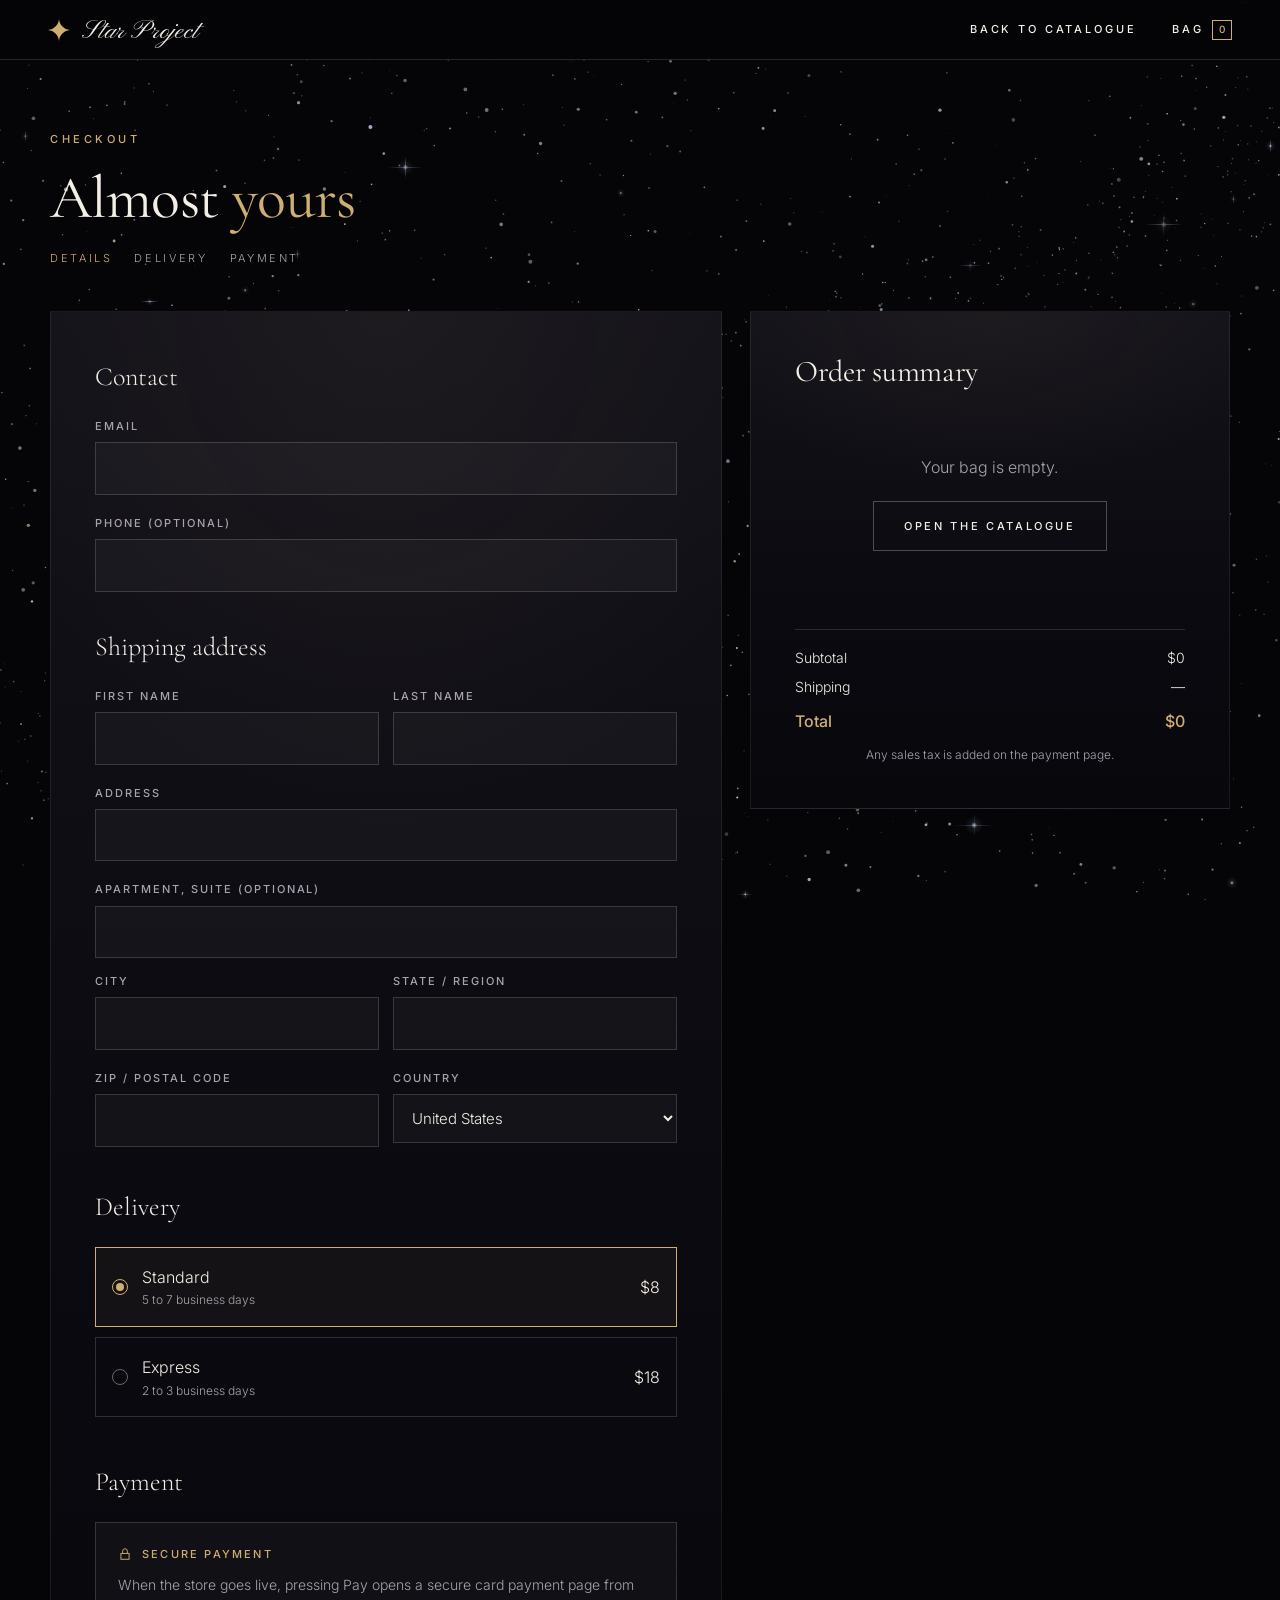
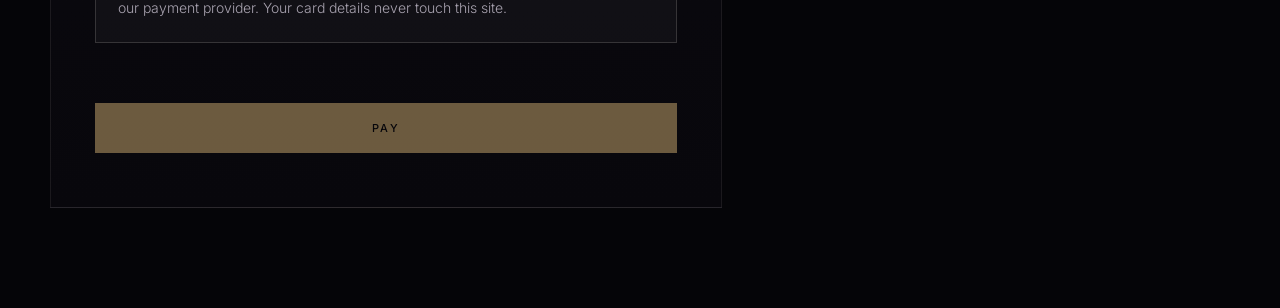
==== commit 7a81c4df: "Remove the drop tab row above the catalogue Co-Authored-By: Claude Opus 5.5 <noreply@anthropic.com>" ====
--- a/checkout.html
+++ b/checkout.html
@@ -10,7 +10,7 @@
   <link rel="preconnect" href="https://fonts.googleapis.com">
   <link rel="preconnect" href="https://fonts.gstatic.com" crossorigin>
   <link href="https://fonts.googleapis.com/css2?family=Pinyon+Script&family=Cormorant+Garamond:ital,wght@0,400;0,500;1,400&family=Inter:wght@200;300;400;500&display=swap" rel="stylesheet">
-  <link rel="stylesheet" href="style.css?v=202610271600">
+  <link rel="stylesheet" href="style.css?v=202610271602">
 </head>
 <body data-solid="1">
   <a class="skip" href="#main">Skip to checkout</a>
@@ -93,8 +93,8 @@
     </div>
   </main>
 
-  <script src="products.js?v=202610271600"></script>
-  <script src="common.js?v=202610271600"></script>
-  <script src="checkout.js?v=202610271600"></script>
+  <script src="products.js?v=202610271602"></script>
+  <script src="common.js?v=202610271602"></script>
+  <script src="checkout.js?v=202610271602"></script>
 </body>
 </html>
--- a/style.css
+++ b/style.css
@@ -711,3 +711,4 @@
 
 /* anything marked hidden stays out of the way, whatever its display style */
 [hidden] { display: none !important; }
+.catalogue .lede { margin-bottom: 44px; }
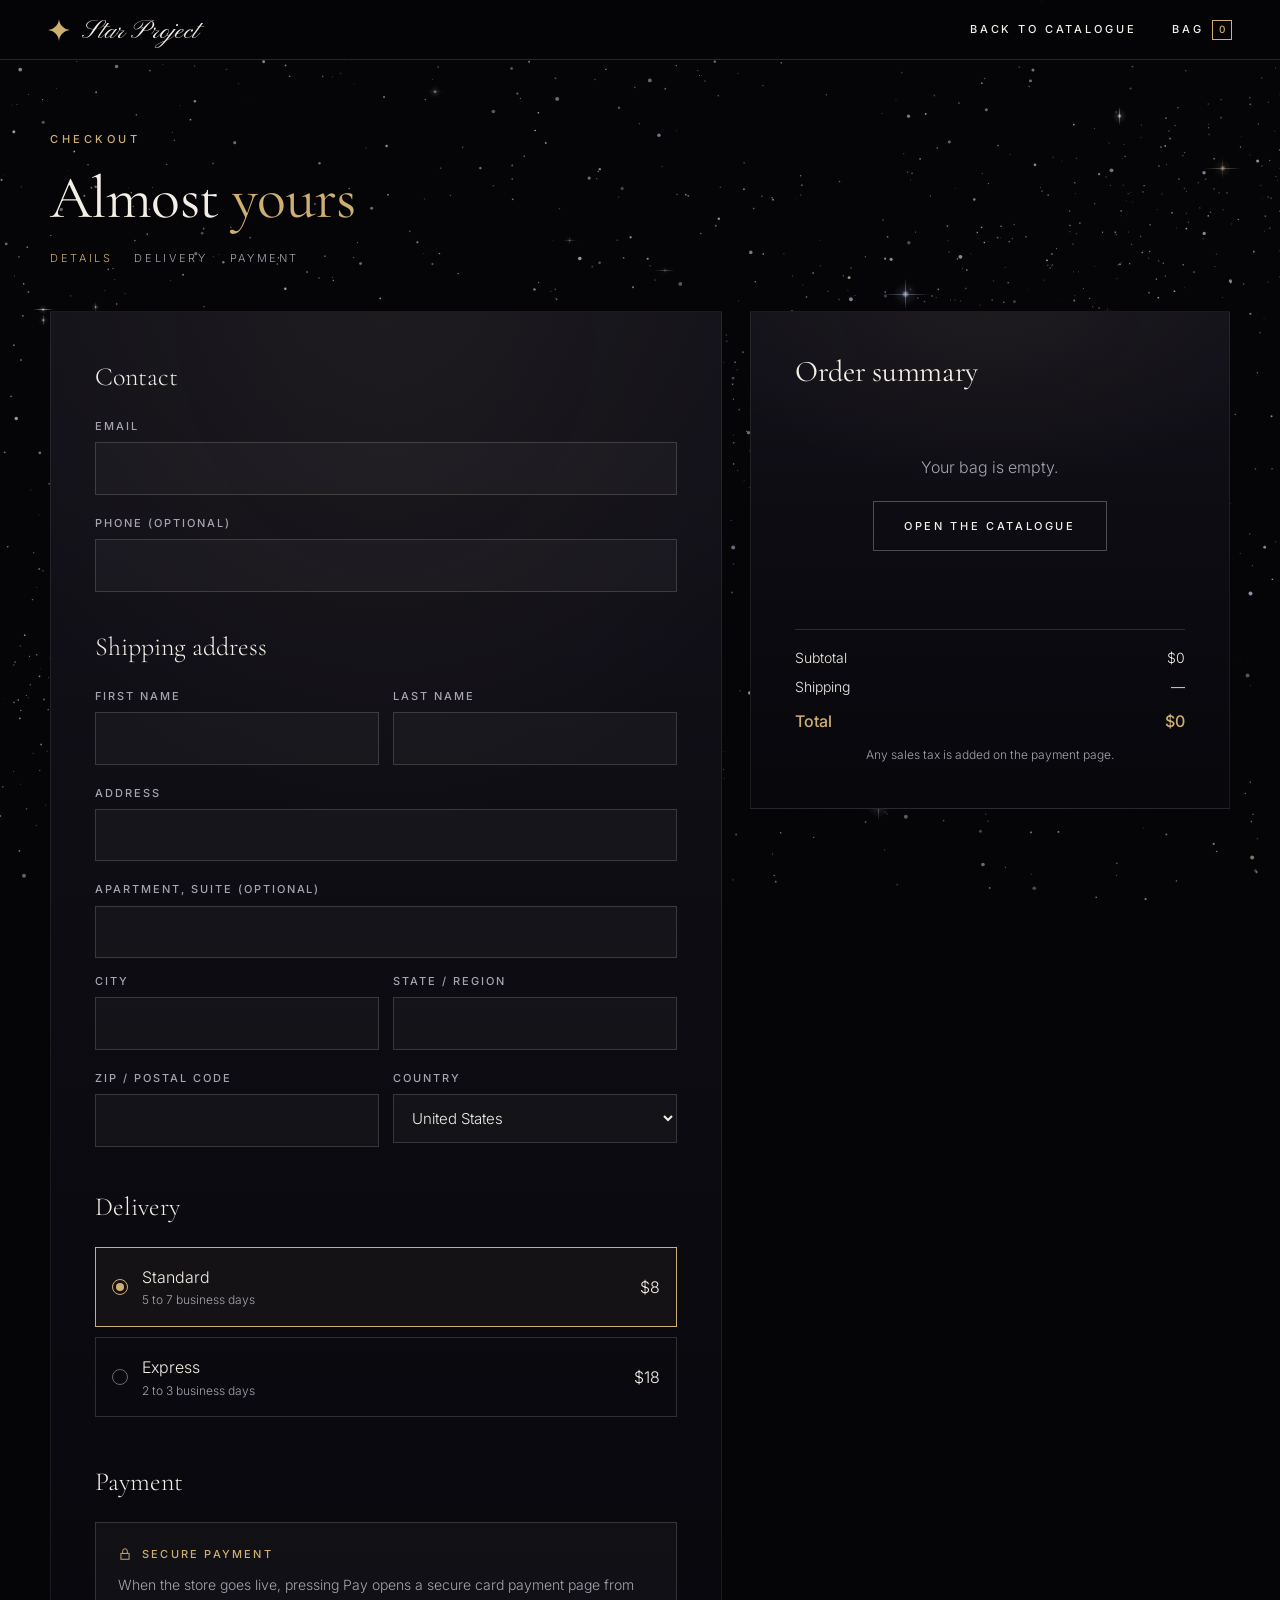
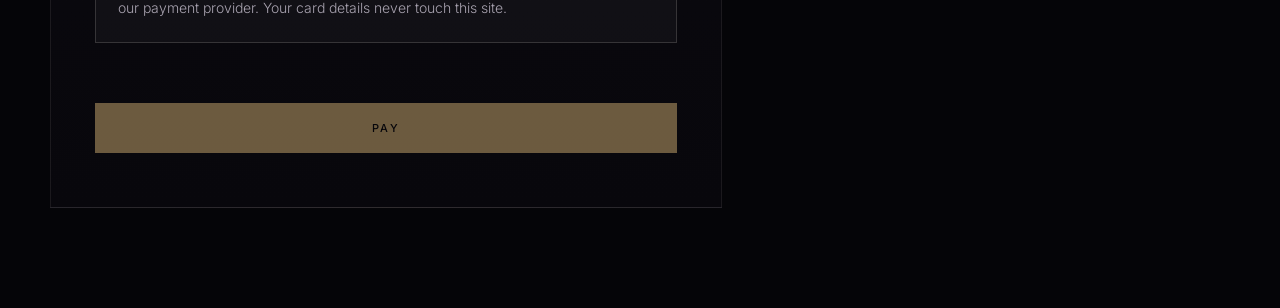
==== commit 329dbb22: "Remove the catalogue intro line Co-Authored-By: Claude Opus 5.5 <noreply@anthropic.com>" ====
--- a/checkout.html
+++ b/checkout.html
@@ -10,7 +10,7 @@
   <link rel="preconnect" href="https://fonts.googleapis.com">
   <link rel="preconnect" href="https://fonts.gstatic.com" crossorigin>
   <link href="https://fonts.googleapis.com/css2?family=Pinyon+Script&family=Cormorant+Garamond:ital,wght@0,400;0,500;1,400&family=Inter:wght@200;300;400;500&display=swap" rel="stylesheet">
-  <link rel="stylesheet" href="style.css?v=202610271602">
+  <link rel="stylesheet" href="style.css?v=202610271607">
 </head>
 <body data-solid="1">
   <a class="skip" href="#main">Skip to checkout</a>
@@ -93,8 +93,8 @@
     </div>
   </main>
 
-  <script src="products.js?v=202610271602"></script>
-  <script src="common.js?v=202610271602"></script>
-  <script src="checkout.js?v=202610271602"></script>
+  <script src="products.js?v=202610271607"></script>
+  <script src="common.js?v=202610271607"></script>
+  <script src="checkout.js?v=202610271607"></script>
 </body>
 </html>
--- a/style.css
+++ b/style.css
@@ -712,3 +712,4 @@
 /* anything marked hidden stays out of the way, whatever its display style */
 [hidden] { display: none !important; }
 .catalogue .lede { margin-bottom: 44px; }
+.catalogue h2 { margin-bottom: 48px; }
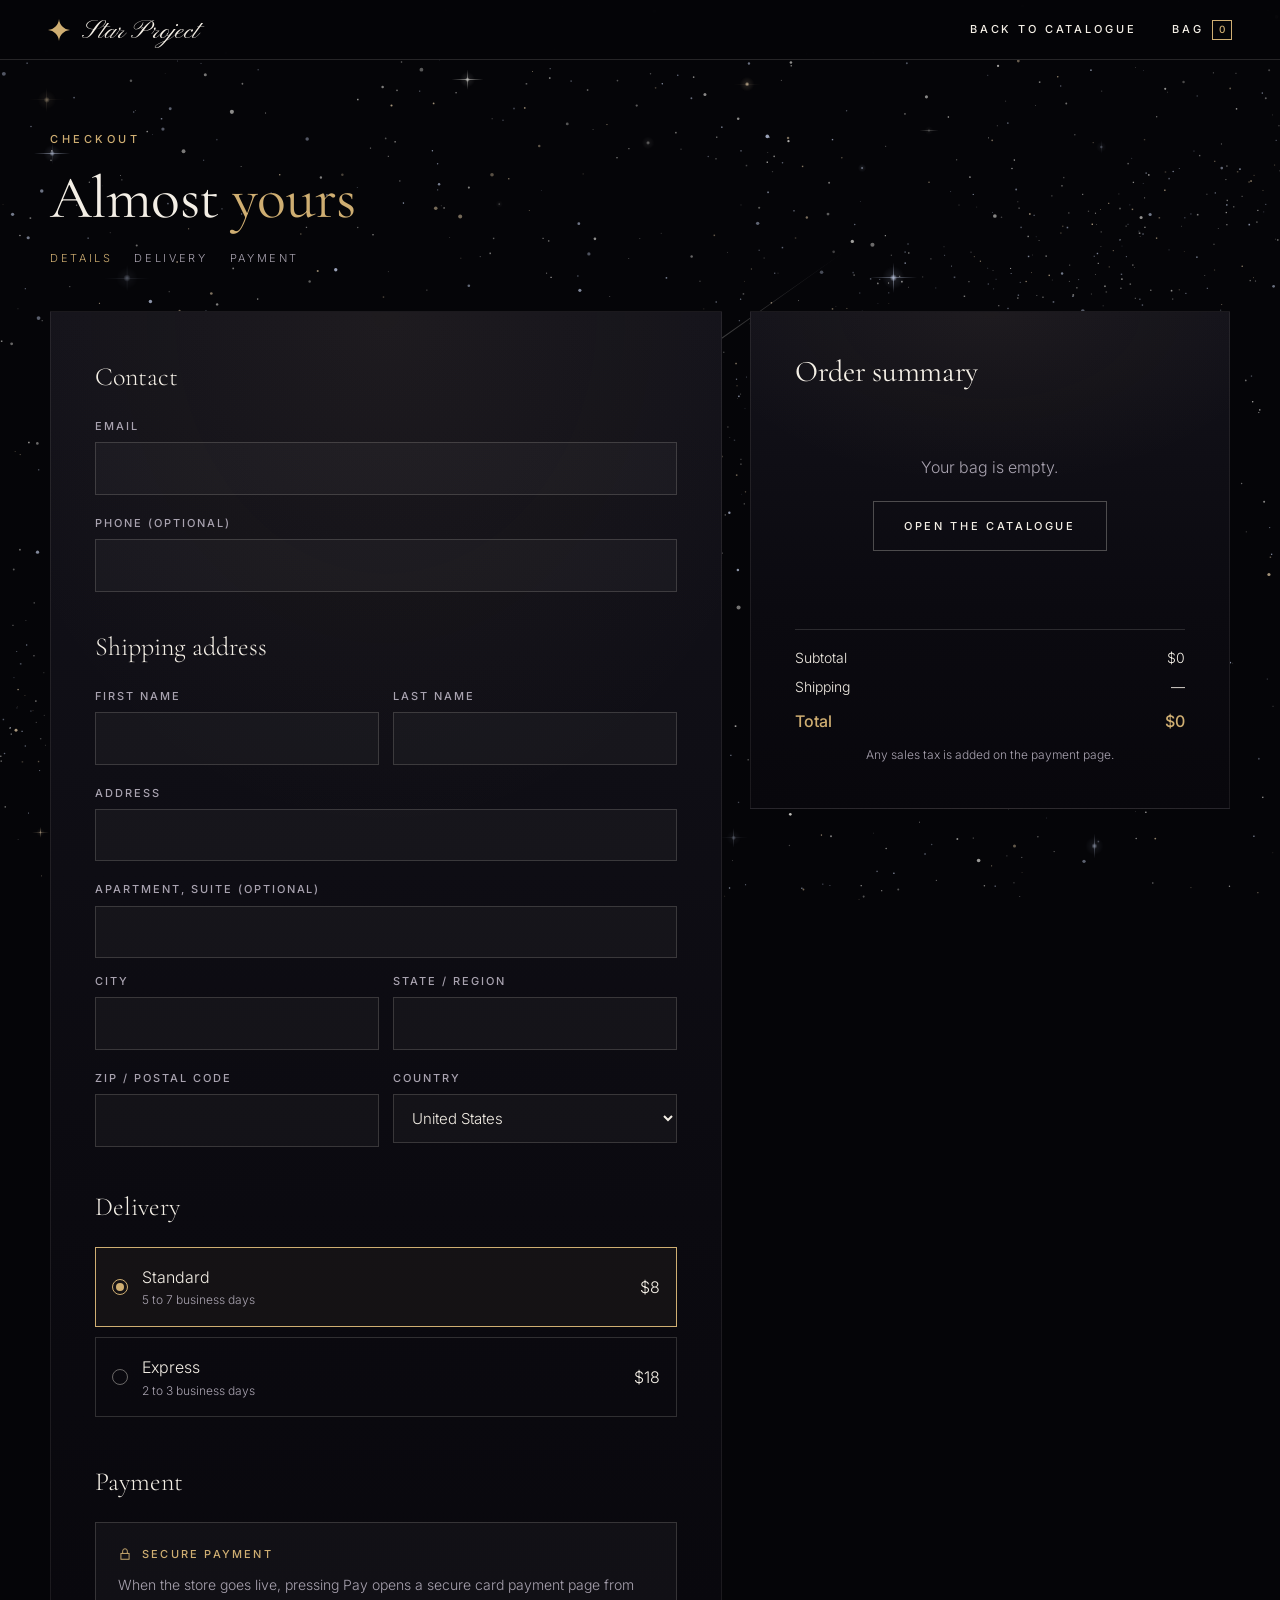
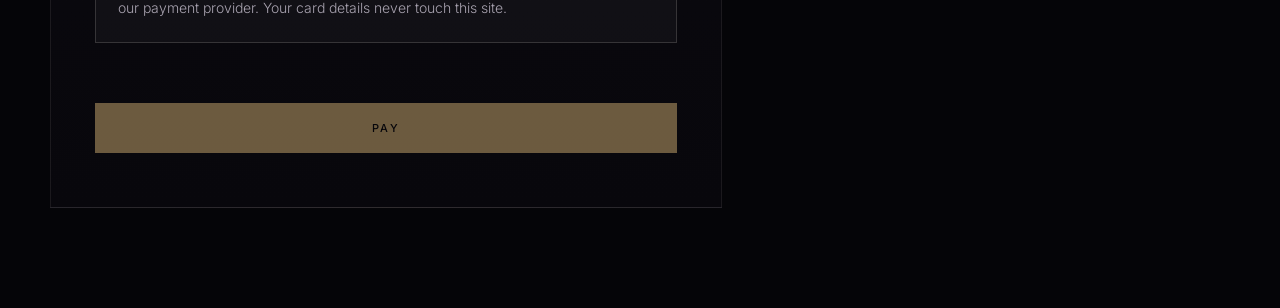
==== commit 74481220: "Remove drop story text from the catalogue; make the Our story section dark and starry Co-Authored-By" ====
--- a/checkout.html
+++ b/checkout.html
@@ -10,7 +10,7 @@
   <link rel="preconnect" href="https://fonts.googleapis.com">
   <link rel="preconnect" href="https://fonts.gstatic.com" crossorigin>
   <link href="https://fonts.googleapis.com/css2?family=Pinyon+Script&family=Cormorant+Garamond:ital,wght@0,400;0,500;1,400&family=Inter:wght@200;300;400;500&display=swap" rel="stylesheet">
-  <link rel="stylesheet" href="style.css?v=202610271607">
+  <link rel="stylesheet" href="style.css?v=202610271608">
 </head>
 <body data-solid="1">
   <a class="skip" href="#main">Skip to checkout</a>
@@ -93,8 +93,8 @@
     </div>
   </main>
 
-  <script src="products.js?v=202610271607"></script>
-  <script src="common.js?v=202610271607"></script>
-  <script src="checkout.js?v=202610271607"></script>
+  <script src="products.js?v=202610271608"></script>
+  <script src="common.js?v=202610271608"></script>
+  <script src="checkout.js?v=202610271608"></script>
 </body>
 </html>
--- a/style.css
+++ b/style.css
@@ -713,3 +713,27 @@
 [hidden] { display: none !important; }
 .catalogue .lede { margin-bottom: 44px; }
 .catalogue h2 { margin-bottom: 48px; }
+.night .drop-name + .drop-stats { margin-top: 14px; }
+
+/* ---------- dark story section ---------- */
+.story-night {
+  background:
+    radial-gradient(60% 70% at 15% 30%, rgba(207, 174, 114, 0.06), transparent 70%),
+    linear-gradient(180deg, rgba(11, 10, 16, 0.4), rgba(11, 10, 16, 0.75) 50%, rgba(11, 10, 16, 0.4));
+  border-top: 1px solid var(--line-dark);
+}
+.story-night h2 { color: var(--star); }
+.story-night h2 .accent {
+  font-family: var(--script); font-size: 1.25em; padding-right: 0.1em;
+  background: linear-gradient(180deg, #fffdf7 15%, #f1e4c8 55%, #cfae72 100%);
+  -webkit-background-clip: text; background-clip: text; -webkit-text-fill-color: transparent;
+}
+.story-night .story-copy p { color: var(--muted); }
+.story-night .pillars { border-top-color: var(--line-dark); }
+.story-night .pillar + .pillar { border-left-color: var(--line-dark); }
+.story-night .pillar .n { color: var(--gold); font-family: var(--sans); font-size: 10px; font-weight: 500; letter-spacing: 0.28em; }
+.story-night .pillar h3 { color: var(--star); }
+.story-night .pillar p { color: var(--muted); }
+.story-night .pillar { transition: background 0.4s var(--ease); }
+.story-night .pillar:hover { background: radial-gradient(80% 90% at 30% 0%, rgba(207, 174, 114, 0.07), transparent 70%); }
+@media (max-width: 820px) { .story-night .pillar, .story-night .pillar + .pillar { border-bottom-color: var(--line-dark); } }
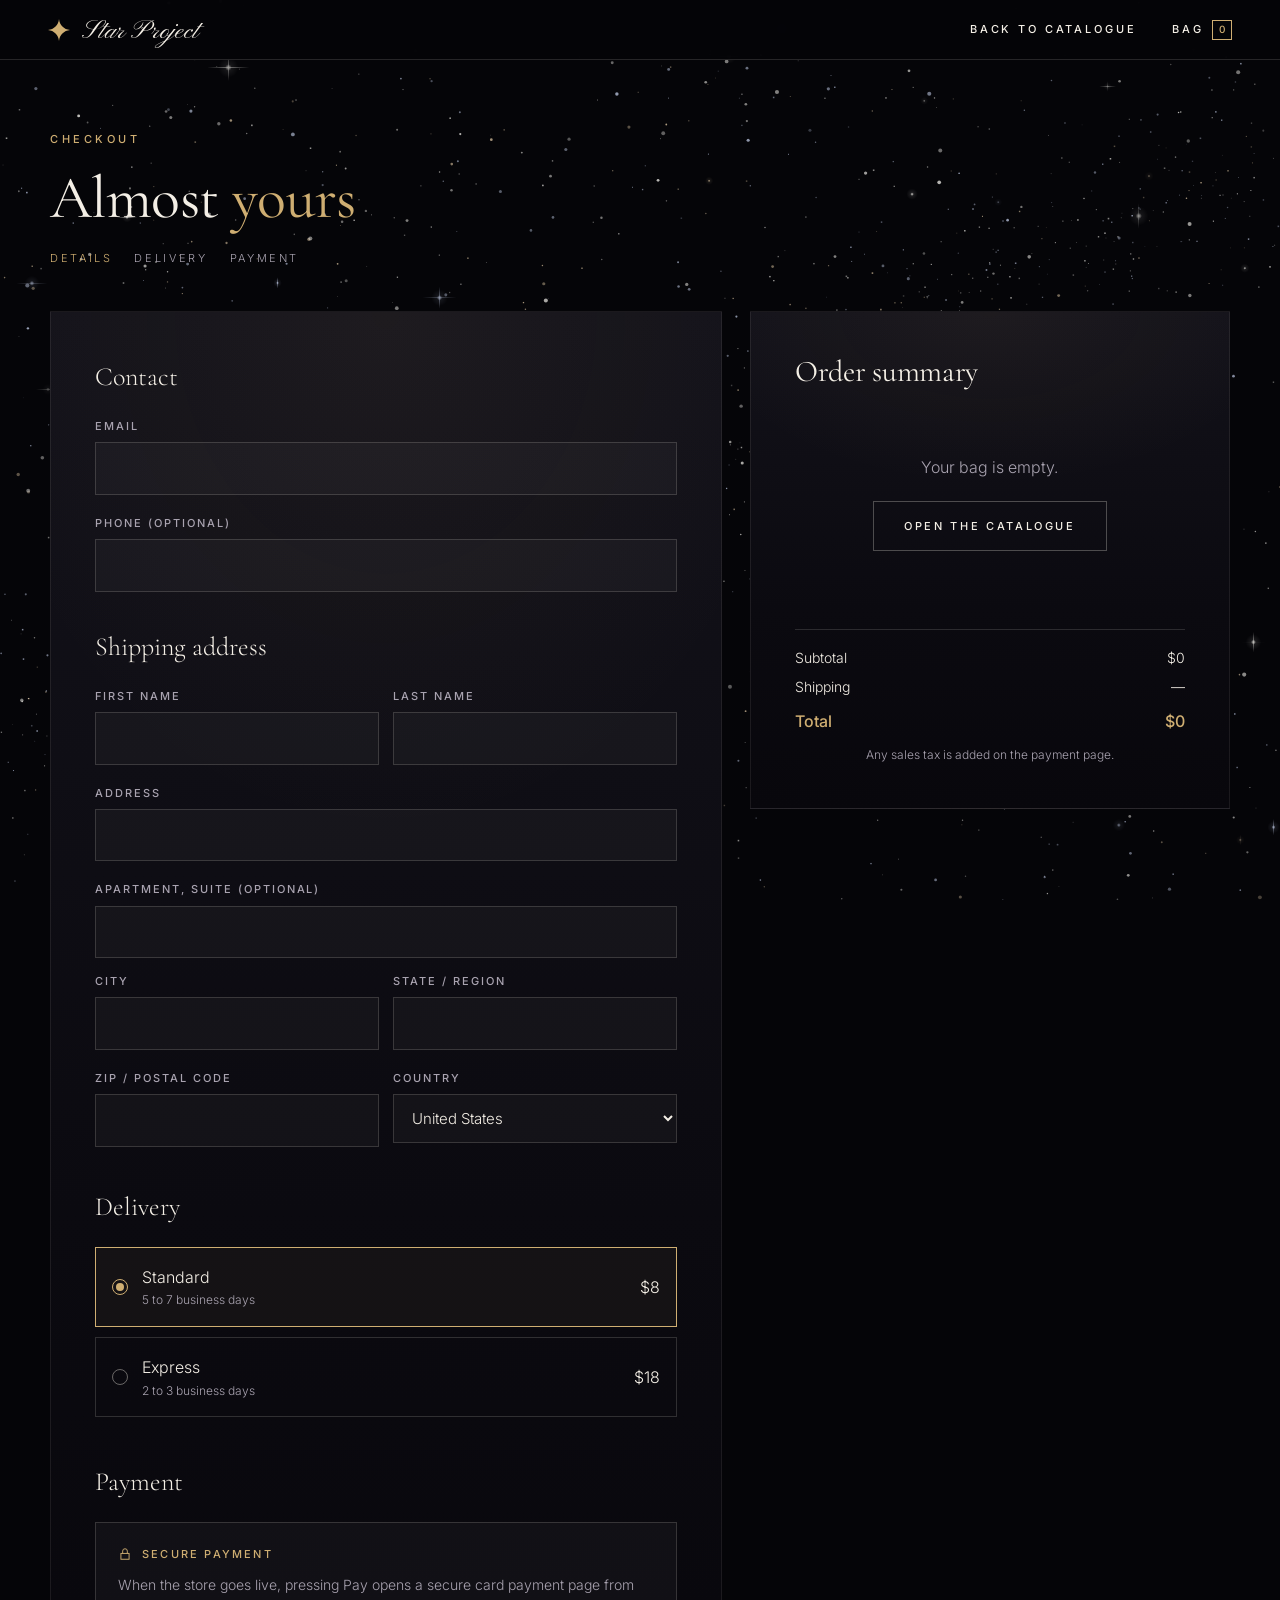
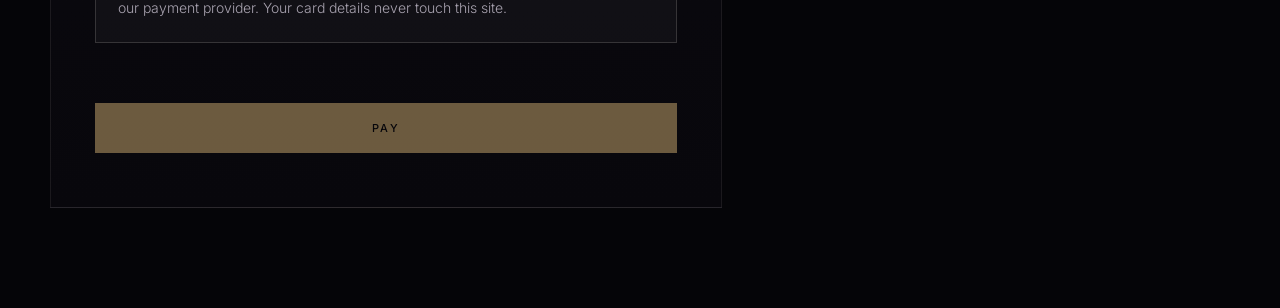
==== commit 94f586e0: "Move Our story to its own page (story.html), linked from the Story tab; tidy phone nav Co-Authored-B" ====
--- a/checkout.html
+++ b/checkout.html
@@ -10,7 +10,7 @@
   <link rel="preconnect" href="https://fonts.googleapis.com">
   <link rel="preconnect" href="https://fonts.gstatic.com" crossorigin>
   <link href="https://fonts.googleapis.com/css2?family=Pinyon+Script&family=Cormorant+Garamond:ital,wght@0,400;0,500;1,400&family=Inter:wght@200;300;400;500&display=swap" rel="stylesheet">
-  <link rel="stylesheet" href="style.css?v=202610271608">
+  <link rel="stylesheet" href="style.css?v=202610271641">
 </head>
 <body data-solid="1">
   <a class="skip" href="#main">Skip to checkout</a>
@@ -93,8 +93,8 @@
     </div>
   </main>
 
-  <script src="products.js?v=202610271608"></script>
-  <script src="common.js?v=202610271608"></script>
-  <script src="checkout.js?v=202610271608"></script>
+  <script src="products.js?v=202610271641"></script>
+  <script src="common.js?v=202610271641"></script>
+  <script src="checkout.js?v=202610271641"></script>
 </body>
 </html>
--- a/style.css
+++ b/style.css
@@ -737,3 +737,19 @@
 .story-night .pillar { transition: background 0.4s var(--ease); }
 .story-night .pillar:hover { background: radial-gradient(80% 90% at 30% 0%, rgba(207, 174, 114, 0.07), transparent 70%); }
 @media (max-width: 820px) { .story-night .pillar, .story-night .pillar + .pillar { border-bottom-color: var(--line-dark); } }
+
+/* story page */
+.story-page { padding-top: clamp(150px, 16vw, 210px); border-top: 0; }
+.nav a[aria-current="page"] { color: var(--gold); }
+.story-cta h2 { margin-bottom: 34px; }
+.story-cta h2 .accent { font-family: var(--script); font-size: 1.25em; }
+@media (max-width: 640px) { .nav { gap: 16px; } .nav a, .bag-btn { letter-spacing: 0.18em; } }
+@media (max-width: 640px) {
+  .site-header { padding-left: 14px; padding-right: 14px; }
+  .brand { gap: 8px; }
+  .brand svg { width: 18px; height: 18px; }
+  .brand span { font-size: 21px; }
+  .nav { gap: 14px; }
+  .nav a, .bag-btn { font-size: 10px; letter-spacing: 0.14em; }
+}
+@media (max-width: 360px) { .nav a[href$="#catalogue"] { display: none; } }
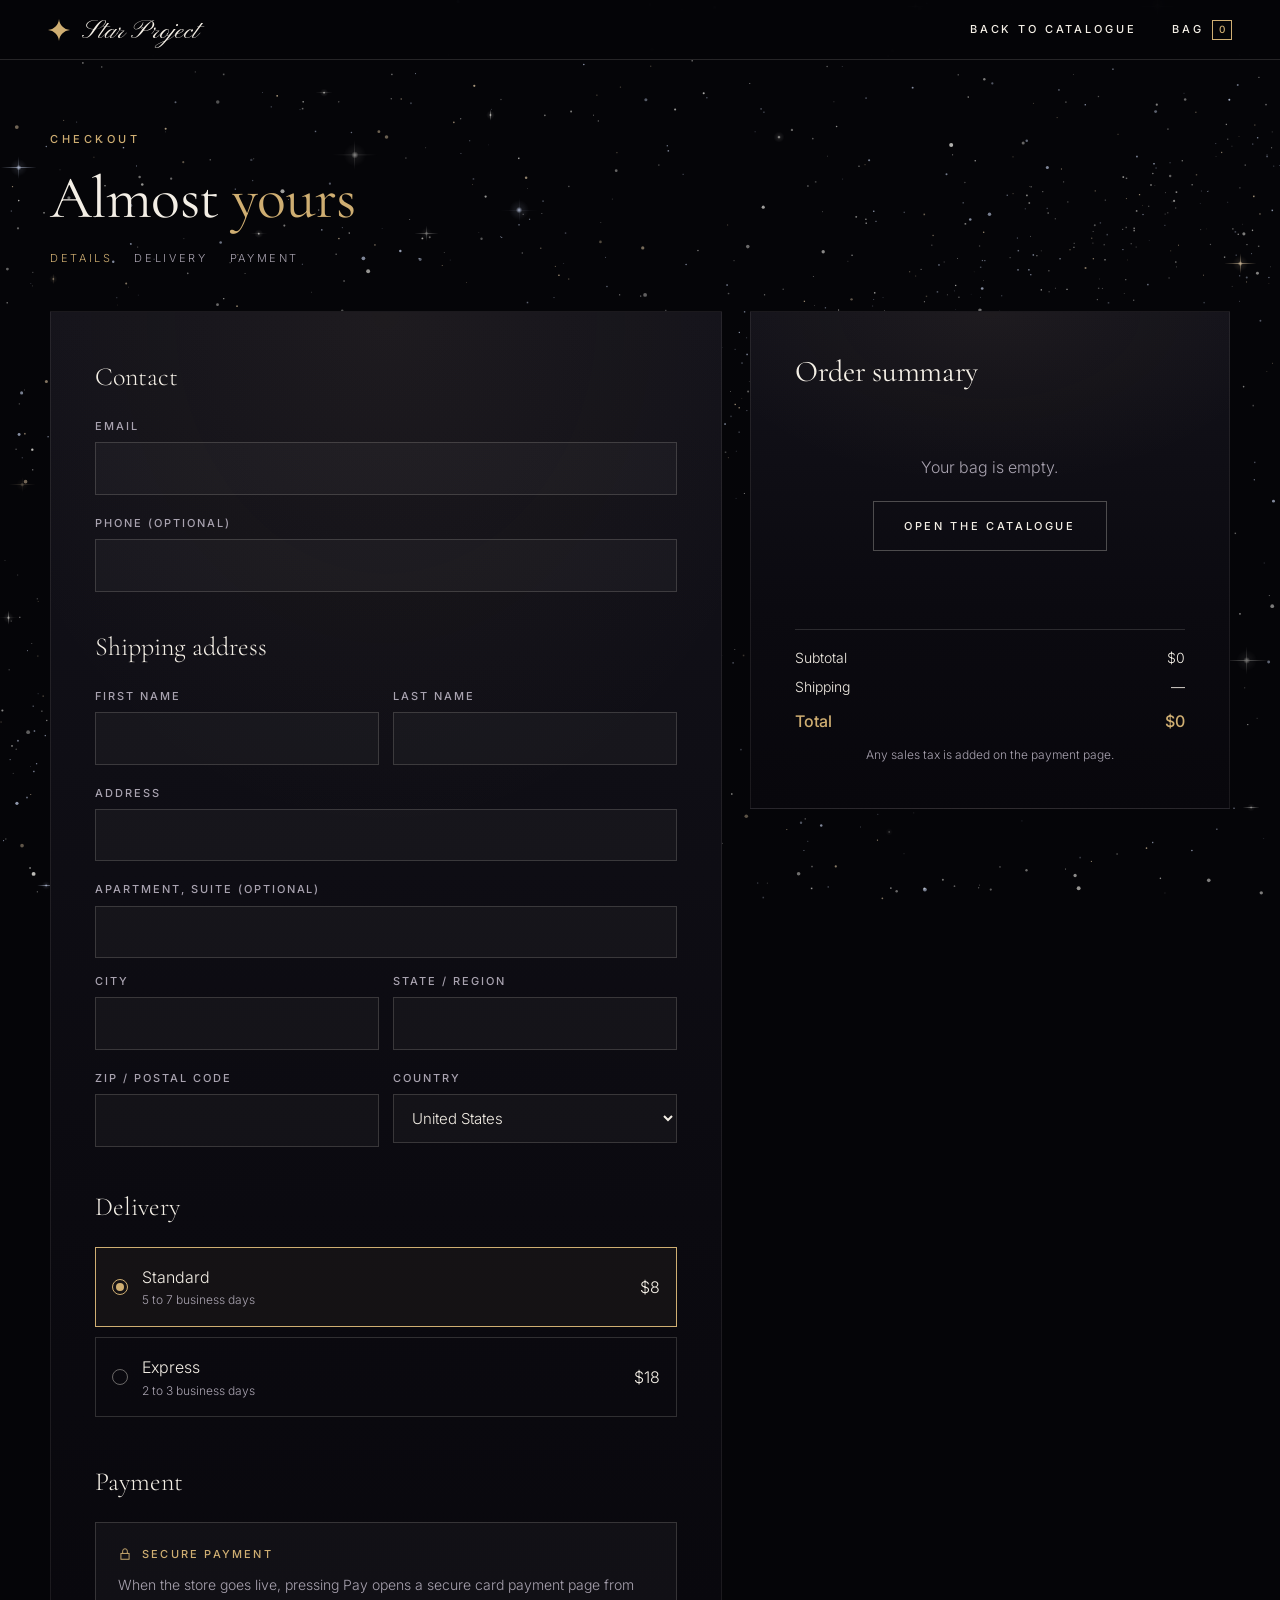
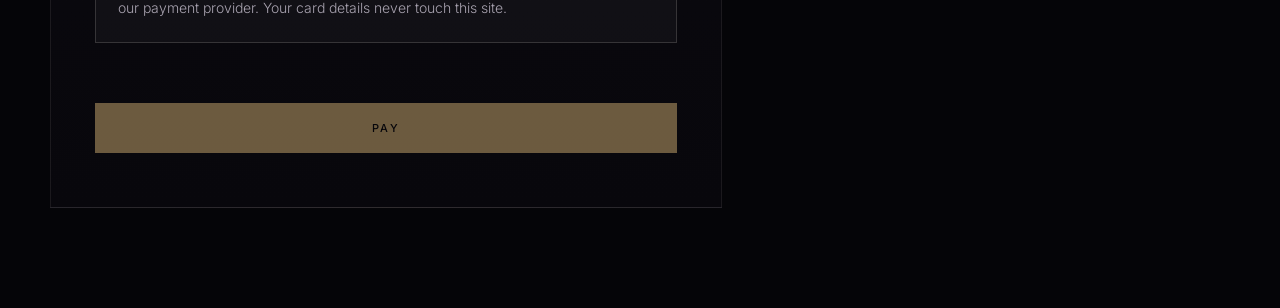
==== commit 0b732071: "Rename nav link to Our story Co-Authored-By: Claude Opus 5.5 <noreply@anthropic.com>" ====
--- a/checkout.html
+++ b/checkout.html
@@ -10,7 +10,7 @@
   <link rel="preconnect" href="https://fonts.googleapis.com">
   <link rel="preconnect" href="https://fonts.gstatic.com" crossorigin>
   <link href="https://fonts.googleapis.com/css2?family=Pinyon+Script&family=Cormorant+Garamond:ital,wght@0,400;0,500;1,400&family=Inter:wght@200;300;400;500&display=swap" rel="stylesheet">
-  <link rel="stylesheet" href="style.css?v=202610271641">
+  <link rel="stylesheet" href="style.css?v=202610271643">
 </head>
 <body data-solid="1">
   <a class="skip" href="#main">Skip to checkout</a>
@@ -93,8 +93,8 @@
     </div>
   </main>
 
-  <script src="products.js?v=202610271641"></script>
-  <script src="common.js?v=202610271641"></script>
-  <script src="checkout.js?v=202610271641"></script>
+  <script src="products.js?v=202610271643"></script>
+  <script src="common.js?v=202610271643"></script>
+  <script src="checkout.js?v=202610271643"></script>
 </body>
 </html>
